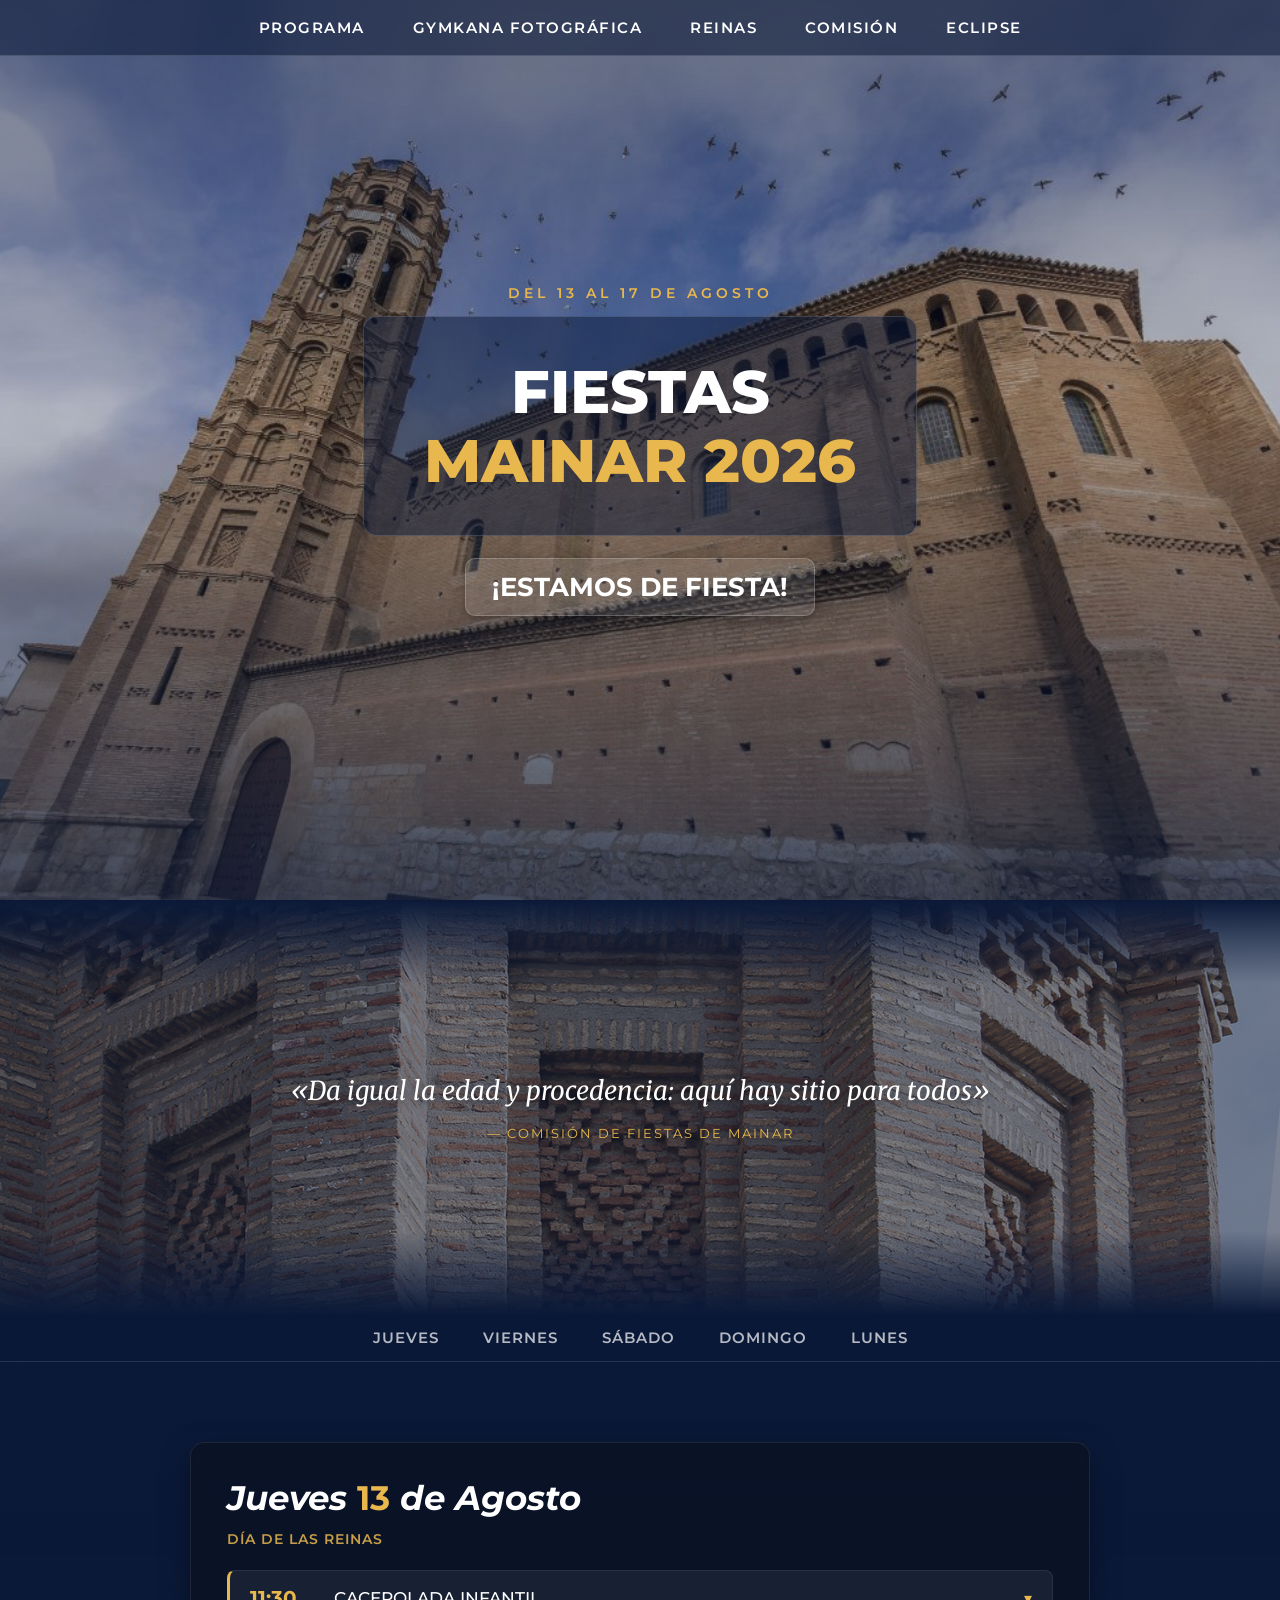
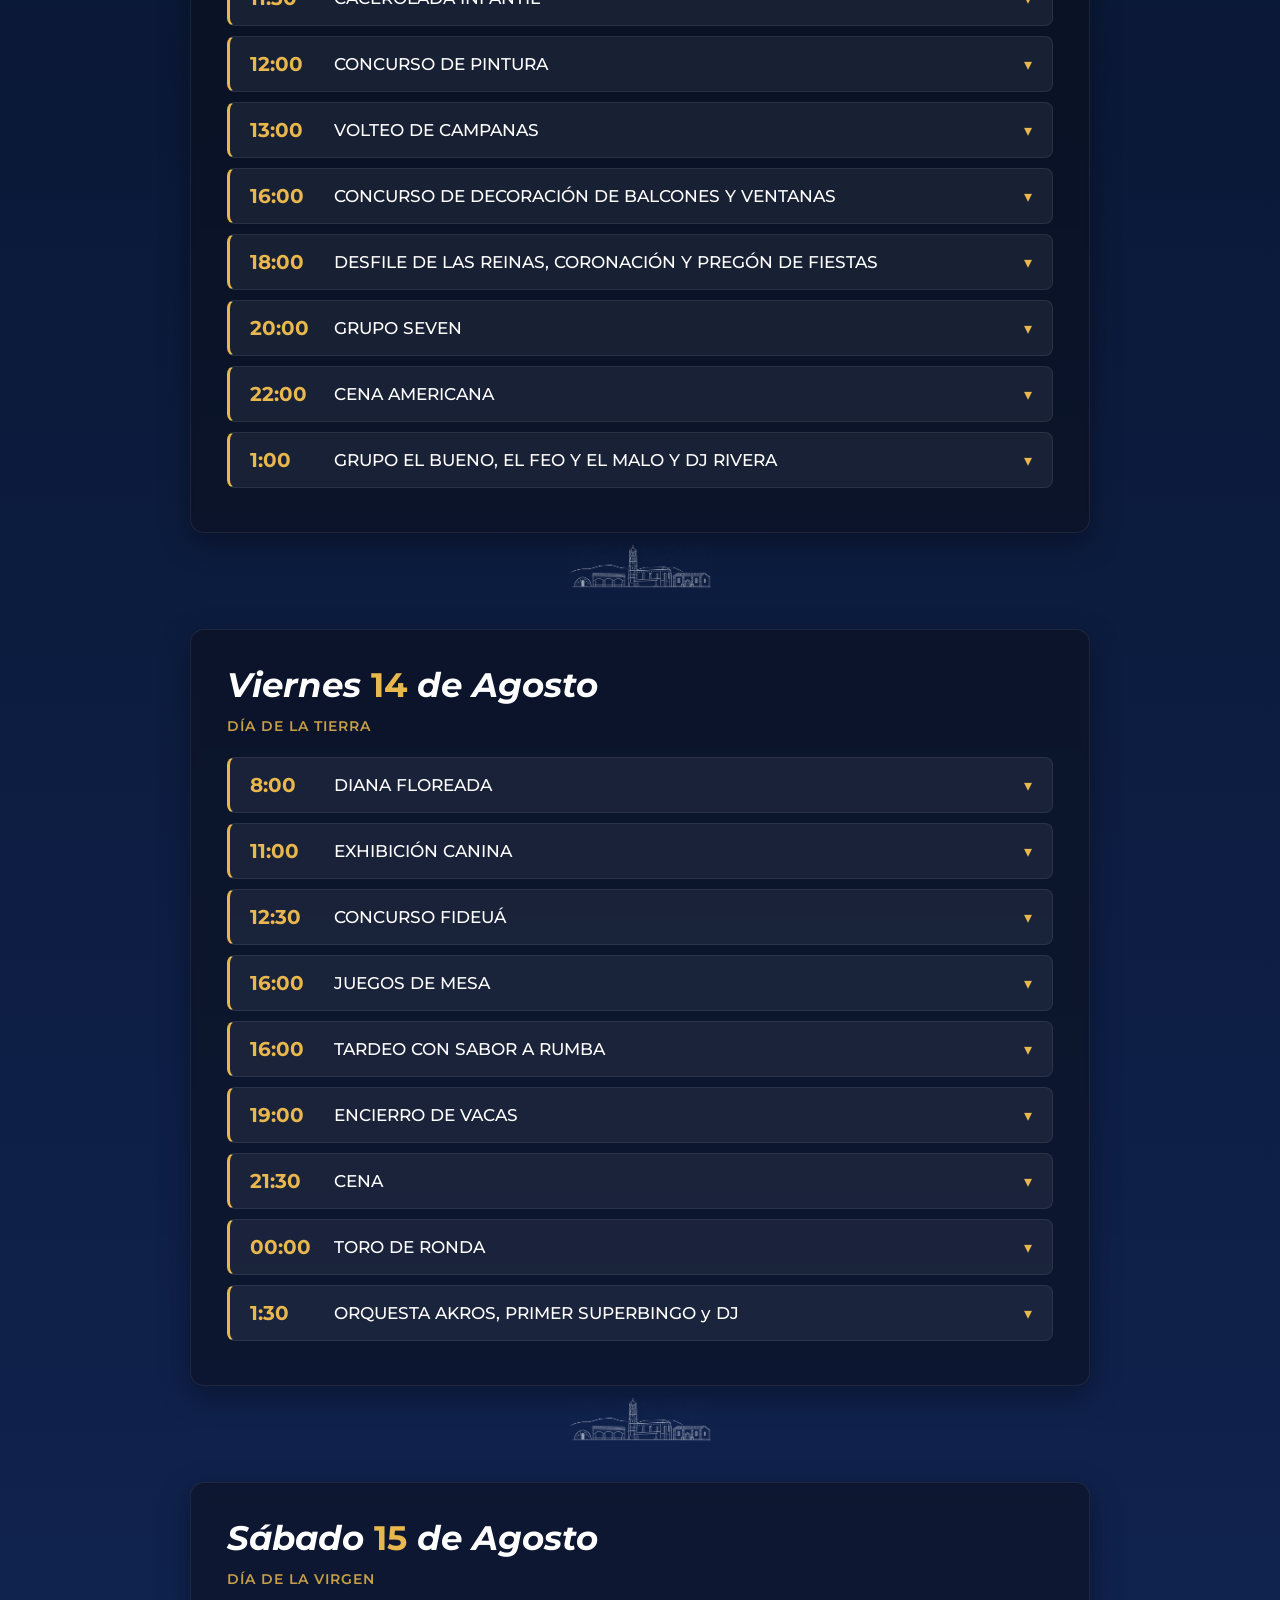
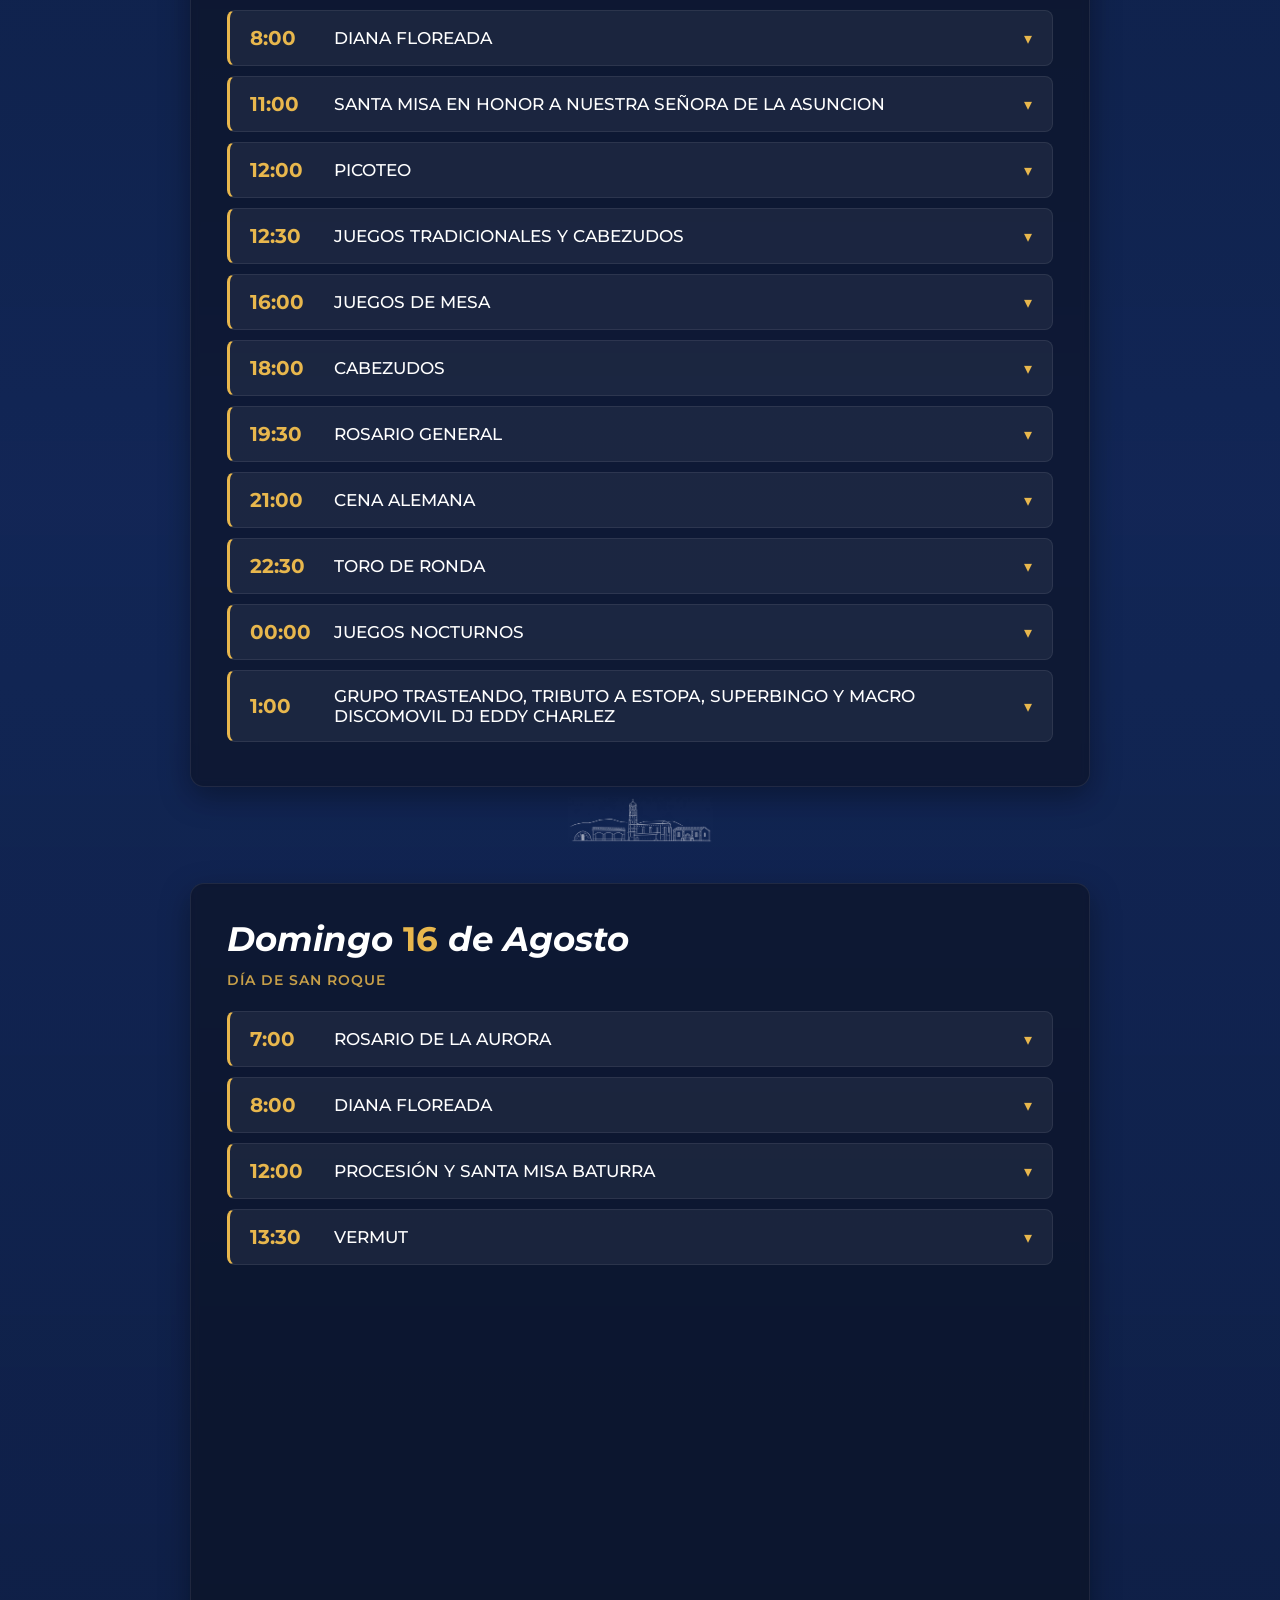
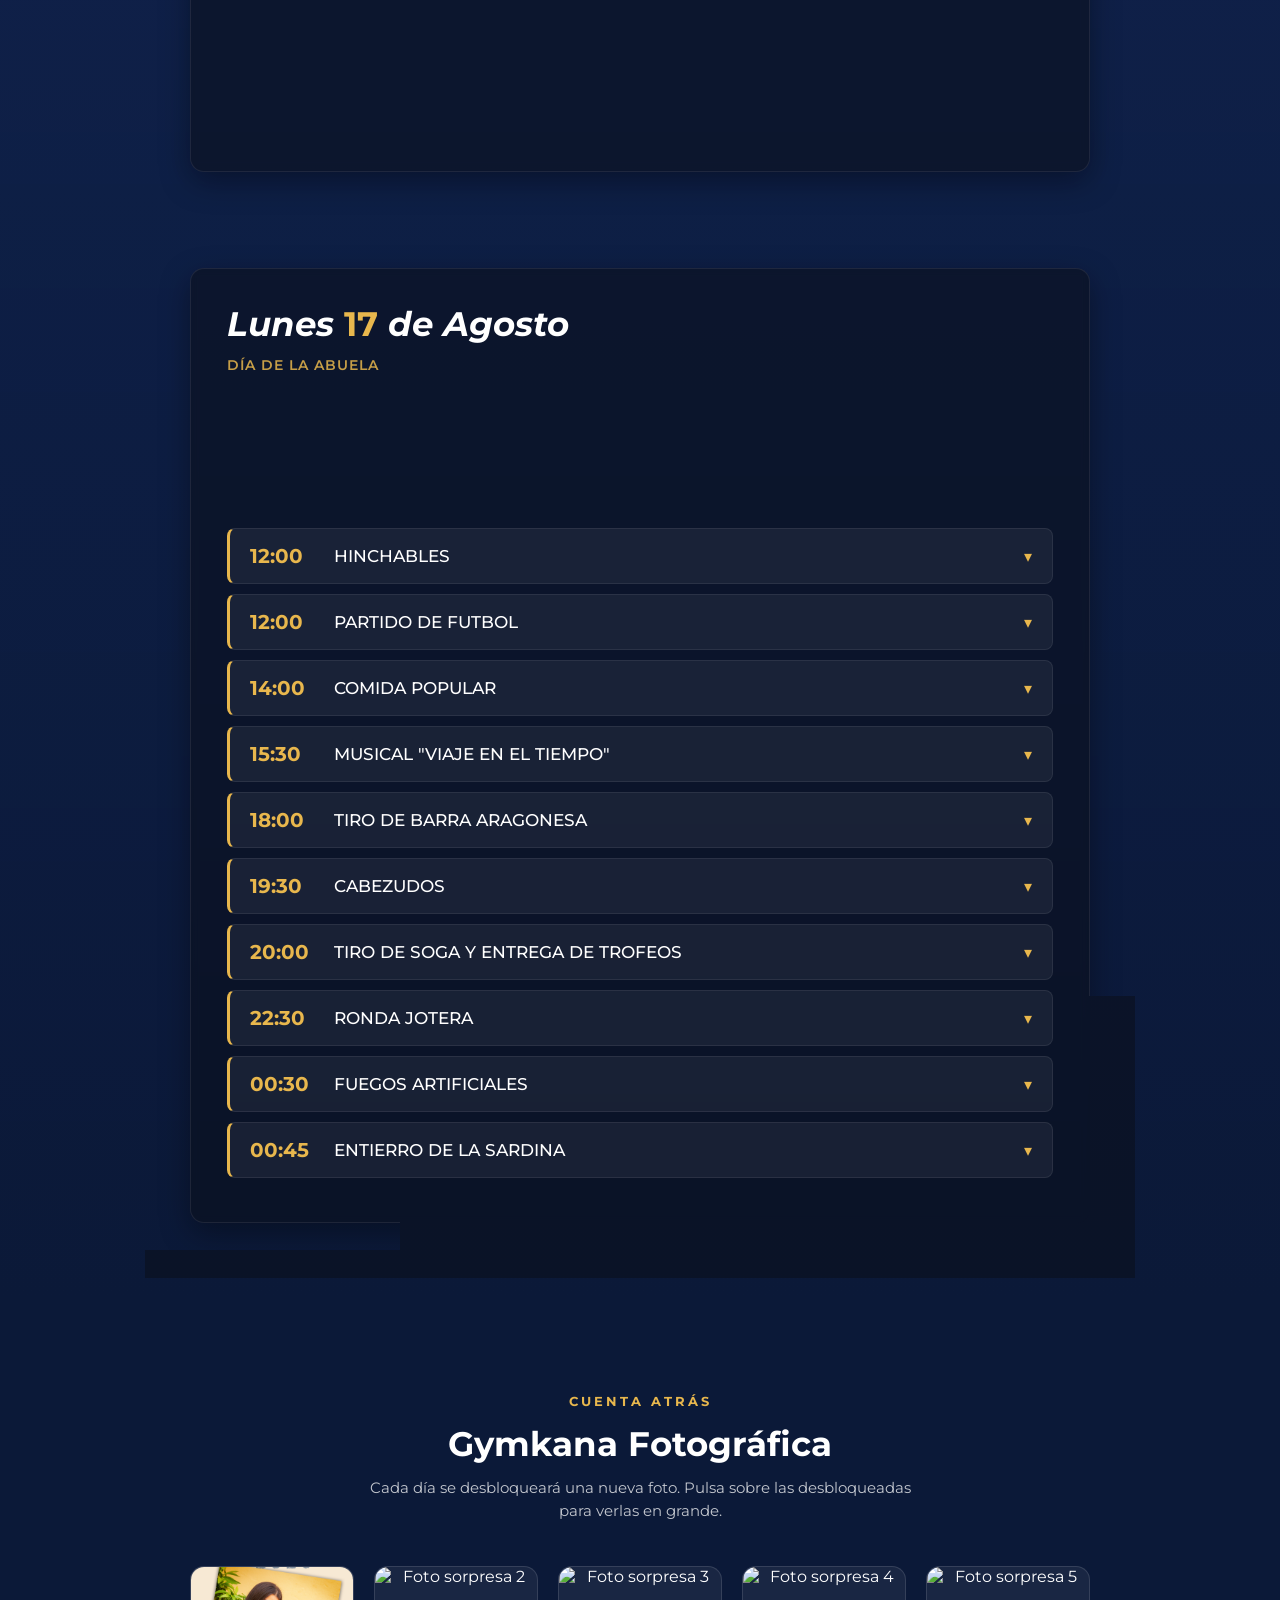
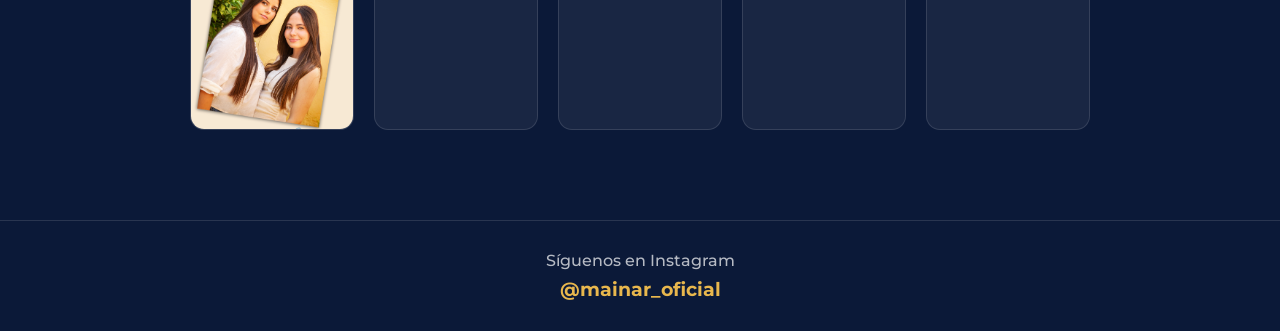
==== index.html @ a64feb88 "Add files via upload" ====
<!DOCTYPE html>
<html lang="es">
<head>
  <meta charset="UTF-8">
  <meta name="viewport" content="width=device-width, initial-scale=1.0, viewport-fit=cover">
  <meta name="description" content="Programa oficial de las Fiestas de Mainar 2026, en honor a la Virgen de la Asunción y San Roque.">
  <link rel="icon" href="./img/Comision.png">
  <title>Fiestas Mainar 2026</title>
  <link rel="stylesheet" href="./css/style.css">
</head>

<body>
  <section class="pantalla-inicio">
    <div class="hero-overlay"></div>

    <nav class="nav-princ" id="navPrincipal">
      <button class="nav-toggle" aria-label="Abrir menú" aria-expanded="false">
        <span></span><span></span><span></span>
      </button>
      <ul>
        <li><a href="#programa">PROGRAMA</a></li>
        <li><a href="#sorpresa">GYMKANA FOTOGRÁFICA</a></li>
        <li><a href="reinas.html">REINAS</a></li>
        <li><a href="comision.html">COMISIÓN</a></li>
        <li><a href="eclipse.html">ECLIPSE</a></li>
      </ul>
    </nav>

    <div class="hero-contenido">
      <p class="hero-eyebrow">Del 13 al 17 de agosto</p>
      <h1 class="Titulo">
        <span>FIESTAS</span>
        <span>MAINAR 2026</span>
      </h1>
      <div id="contador" class="contador"></div>
    </div>
  </section>

  <section class="ambiente-seccion">
    <div class="ambiente-overlay"></div>
    <p class="ambiente-frase fade-in">
      «Da igual la edad y procedencia: aquí hay sitio para todos»
      <span>— Comisión de Fiestas de Mainar</span>
    </p>
  </section>

  <section id="programa" class="segunda-seccion">
    <div class="programa-overlay"></div>

    <nav class="menu-dias" id="menuDias">
      <ul>
        <li><a href="#jueves" class="dia-link">JUEVES</a></li>
        <li><a href="#viernes" class="dia-link">VIERNES</a></li>
        <li><a href="#sabado" class="dia-link">SÁBADO</a></li>
        <li><a href="#domingo" class="dia-link">DOMINGO</a></li>
        <li><a href="#lunes" class="dia-link">LUNES</a></li>
      </ul>
    </nav>

  <section class="programa">

    <div id="jueves" class="dia">
      <h2>Jueves <span>13</span> de Agosto</h2>
      <p class="dia-subtitulo">Día de las Reinas</p>

      <div class="acto">
        <div class="acto-cabecera">
          <span class="hora">11:30</span>
          <span class="texto">CACEROLADA INFANTIL</span>
          <span class="acto-flecha">▾</span>
        </div>
        <div class="acto-detalle">
          <p class="acto-descripcion">Por las calles del pueblo para despertar estas fiestas.</p>
          <p class="acto-ubicacion"><strong>Ubicación:</strong> Calles del pueblo</p>
        </div>
      </div>

      <div class="acto">
        <div class="acto-cabecera">
          <span class="hora">12:00</span>
          <span class="texto">CONCURSO DE PINTURA</span>
          <span class="acto-flecha">▾</span>
        </div>
        <div class="acto-detalle">
          <p class="acto-descripcion">¿Quieres que tu dibujo decore el pabellón durante las fiestas? Ven y ayúdanos a dejarlo bonito. Aquí podéis demostrar el artista que lleváis dentro.</p>
          <p class="acto-ubicacion"><strong>Ubicación:</strong> Pabellón</p>
        </div>
      </div>

      <div class="acto">
        <div class="acto-cabecera">
          <span class="hora">13:00</span>
          <span class="texto">VOLTEO DE CAMPANAS</span>
          <span class="acto-flecha">▾</span>
        </div>
        <div class="acto-detalle">
          <p class="acto-descripcion">Que suenen las campanas, se oigan los cohetes y que todo el mundo se entere de que empiezan nuestras fiestas. ¡Vamos a montar estrapalucio!</p>
          <p class="acto-ubicacion"><strong>Ubicación:</strong> Iglesia</p>
        </div>
      </div>

      <div class="acto">
        <div class="acto-cabecera">
          <span class="hora">16:00</span>
          <span class="texto">CONCURSO DE DECORACIÓN DE BALCONES Y VENTANAS</span>
          <span class="acto-flecha">▾</span>
        </div>
        <div class="acto-detalle">
          <p class="acto-descripcion">Animaros a participar. Durante el recorrido del pregón la comisión tomará nota para la entrega de premios del último día. Aquí pongo una flor, aquí un pañuelo... ¡a currar! Por la mañana café, por la tarde ron, ya estamos en la calle, sal a tu balcón.</p>
        </div>
      </div>

      <div class="acto">
        <div class="acto-cabecera">
          <span class="hora">18:00</span>
          <span class="texto">DESFILE DE LAS REINAS, CORONACIÓN Y PREGÓN DE FIESTAS</span>
          <span class="acto-flecha">▾</span>
        </div>
        <div class="acto-detalle">
          <p class="acto-descripcion">Vamos a acompañar a nuestras hermosas reinas junto a la charanga Estrellas Verdes, en su comienzo del reinado e inicio de las fiestas. Con pastas y moscatel escucharemos el pregón de nuestro querido pregonero. Durante el recorrido se realizará el concurso de sangría, ¿cuál será la mejor? También se explicarán las bases de la gymkana fotográfica.</p>
        </div>
      </div>

      <div class="acto">
        <div class="acto-cabecera">
          <span class="hora">20:00</span>
          <span class="texto">GRUPO SEVEN</span>
          <span class="acto-flecha">▾</span>
        </div>
        <div class="acto-detalle">
          <p class="acto-descripcion">Al ritmo de nuestra charanga, subiremos hasta el recinto de las piscinas. Para ir calentando motores, porque las fiestas no esperan a la noche para empezar.</p>
          <p class="acto-ubicacion"><strong>Ubicación:</strong> Recinto piscinas</p>
        </div>
      </div>

      <div class="acto">
        <div class="acto-cabecera">
          <span class="hora">22:00</span>
          <span class="texto">CENA AMERICANA</span>
          <span class="acto-flecha">▾</span>
        </div>
        <div class="acto-detalle">
          <p class="acto-descripcion">¿Y si te vienes a cenar? Ven con tu ticket y lo cambiamos por una hamburguesa.</p>
          <p class="acto-ubicacion"><strong>Ubicación:</strong> Recinto piscinas</p>
        </div>
      </div>

      <div class="acto">
        <div class="acto-cabecera">
          <span class="hora">1:00</span>
          <span class="texto">GRUPO EL BUENO, EL FEO Y EL MALO Y DJ RIVERA</span>
          <span class="acto-flecha">▾</span>
        </div>
        <div class="acto-detalle">
          <p class="acto-descripcion">Hay que bajar la cena… todo el mundo a bailar. Al terminar, cuando parece que la noche ya lo ha dado todo… aparece DJ Rivera para decir "todavía queda" hasta que el cuerpo aguante.</p>
          <p class="acto-ubicacion"><strong>Ubicación:</strong> Recinto piscinas</p>
        </div>
      </div>
    </div>

    <div class="divisor-skyline" aria-hidden="true"></div>

    <div id="viernes" class="dia">
      <h2>Viernes <span>14</span> de Agosto</h2>
      <p class="dia-subtitulo">Día de la tierra</p>

      <div class="acto">
        <div class="acto-cabecera">
          <span class="hora">8:00</span>
          <span class="texto">DIANA FLOREADA</span>
          <span class="acto-flecha">▾</span>
        </div>
        <div class="acto-detalle">
          <p class="acto-descripcion">Por las calles de nuestro pueblo. Vamos… a charanguear.</p>
          <p class="acto-ubicacion"><strong>Ubicación:</strong> Calles del pueblo</p>
        </div>
      </div>

      <div class="acto">
        <div class="acto-cabecera">
          <span class="hora">11:00</span>
          <span class="texto">EXHIBICIÓN CANINA</span>
          <span class="acto-flecha">▾</span>
        </div>
        <div class="acto-detalle">
          <p class="acto-descripcion">Una actividad diferente para aprender de tradiciones que impresionan tanto a pequeños como a mayores.</p>
          <p class="acto-ubicacion"><strong>Ubicación:</strong> Las Heras</p>
        </div>
      </div>

      <div class="acto">
        <div class="acto-cabecera">
          <span class="hora">12:30</span>
          <span class="texto">CONCURSO FIDEUÁ</span>
          <span class="acto-flecha">▾</span>
        </div>
        <div class="acto-detalle">
          <p class="acto-descripcion">Coged vuestros atuperios y comenzamos a preparar la comida. Tenéis hasta las 14:00 h. Después pasará el jurado para la cata y decidir cuál es la mejor.</p>
          <p class="acto-ubicacion"><strong>Ubicación:</strong> Plaza del cuartel</p>
        </div>
      </div>

      <div class="acto">
        <div class="acto-cabecera">
          <span class="hora">16:00</span>
          <span class="texto">JUEGOS DE MESA</span>
          <span class="acto-flecha">▾</span>
        </div>
        <div class="acto-detalle">
          <p class="acto-descripcion">Primer asalto, para los niños.</p>
          <p class="acto-ubicacion"><strong>Ubicación:</strong> Pabellón pequeño</p>
        </div>
      </div>

      <div class="acto">
        <div class="acto-cabecera">
          <span class="hora">16:00</span>
          <span class="texto">TARDEO CON SABOR A RUMBA</span>
          <span class="acto-flecha">▾</span>
        </div>
        <div class="acto-detalle">
          <p class="acto-descripcion">Una tarde para moverse con buen ritmo, dar palmas y dejarse llevar. Ven ambientado con tu clavel para ir a juego con la música y el ambiente.</p>
          <p class="acto-ubicacion"><strong>Ubicación:</strong> Plaza del cuartel</p>
        </div>
      </div>

      <div class="acto">
        <div class="acto-cabecera">
          <span class="hora">19:00</span>
          <span class="texto">ENCIERRO DE VACAS</span>
          <span class="acto-flecha">▾</span>
        </div>
        <div class="acto-detalle">
          <p class="acto-descripcion">Por las calles de nuestro pueblo. Tradición, emoción y alguna carrera improvisada por los más valientes. A cargo de la ganadería El Monte.</p>
          <p class="acto-ubicacion"><strong>Ubicación:</strong> Calles del pueblo</p>
        </div>
      </div>

      <div class="acto">
        <div class="acto-cabecera">
          <span class="hora">21:30</span>
          <span class="texto">CENA</span>
          <span class="acto-flecha">▾</span>
        </div>
        <div class="acto-detalle">
          <p class="acto-descripcion">Bocadillos variados. Cargamos pilas para continuar con lo que nos echen.</p>
          <p class="acto-ubicacion"><strong>Ubicación:</strong> Plaza del cuartel</p>
        </div>
      </div>

      <div class="acto">
        <div class="acto-cabecera">
          <span class="hora">00:00</span>
          <span class="texto">TORO DE RONDA</span>
          <span class="acto-flecha">▾</span>
        </div>
        <div class="acto-detalle">
          <p class="acto-descripcion">Cuida no te pille despistado. Uno de esos momentos que siempre trae emoción y alguna anécdota para contar al día siguiente.</p>
        </div>
      </div>

      <div class="acto">
        <div class="acto-cabecera">
          <span class="hora">1:30</span>
          <span class="texto">ORQUESTA AKROS, PRIMER SUPERBINGO y DJ</span>
          <span class="acto-flecha">▾</span>
        </div>
        <div class="acto-detalle">
          <p class="acto-descripcion">Vamos para arriba a cantar y bailar sin parar. Primer superbingo en el descanso, animaos a comprar, que siempre le toca el premio. Y para los que piensan que dormir es de día, seguimos con DJ toda la noche.</p>
          <p class="acto-ubicacion"><strong>Ubicación:</strong> Recinto piscinas</p>
        </div>
      </div>
    </div>

    <div class="divisor-skyline" aria-hidden="true"></div>

    <div id="sabado" class="dia">
      <h2>Sábado <span>15</span> de Agosto</h2>
      <p class="dia-subtitulo">Día de la Virgen</p>

      <div class="acto">
        <div class="acto-cabecera">
          <span class="hora">8:00</span>
          <span class="texto">DIANA FLOREADA</span>
          <span class="acto-flecha">▾</span>
        </div>
        <div class="acto-detalle">
          <p class="acto-descripcion">Otra mañana de fiestas y seguimos aguantando. ¡Vamos a por la segunda!</p>
        </div>
      </div>

      <div class="acto">
        <div class="acto-cabecera">
          <span class="hora">11:00</span>
          <span class="texto">SANTA MISA EN HONOR A NUESTRA SEÑORA DE LA ASUNCION</span>
          <span class="acto-flecha">▾</span>
        </div>
        <div class="acto-detalle">
          <p class="acto-descripcion">Porque entre música, cenas y risas, también hay momentos para reunirse y rendirle homenaje a nuestra Señora de la Cama.</p>
        </div>
      </div>

      <div class="acto">
        <div class="acto-cabecera">
          <span class="hora">12:00</span>
          <span class="texto">PICOTEO</span>
          <span class="acto-flecha">▾</span>
        </div>
        <div class="acto-detalle">
          <p class="acto-descripcion">Para nuestros mayores, amenizado por la charanga.</p>
          <p class="acto-ubicacion"><strong>Ubicación:</strong> Pabellón</p>
        </div>
      </div>

      <div class="acto">
        <div class="acto-cabecera">
          <span class="hora">12:30</span>
          <span class="texto">JUEGOS TRADICIONALES Y CABEZUDOS</span>
          <span class="acto-flecha">▾</span>
        </div>
        <div class="acto-detalle">
          <p class="acto-descripcion">Para los más peques.</p>
          <p class="acto-ubicacion"><strong>Ubicación:</strong> Pabellón</p>
        </div>
      </div>

      <div class="acto">
        <div class="acto-cabecera">
          <span class="hora">16:00</span>
          <span class="texto">JUEGOS DE MESA</span>
          <span class="acto-flecha">▾</span>
        </div>
        <div class="acto-detalle">
          <p class="acto-descripcion">Para los adultos. Hoy priorizamos el rabino, recordando que hay un tiempo de cortesía de 15 min: si no, seréis eliminados. Juegos de los de siempre donde no son válidos los enfados, pero sí las estrategias y los piques sanos.</p>
          <p class="acto-ubicacion"><strong>Ubicación:</strong> Pabellón</p>
        </div>
      </div>

      <div class="acto">
        <div class="acto-cabecera">
          <span class="hora">18:00</span>
          <span class="texto">CABEZUDOS</span>
          <span class="acto-flecha">▾</span>
        </div>
        <div class="acto-detalle">
          <p class="acto-descripcion">Para los más peques y los no tan peques.</p>
        </div>
      </div>

      <div class="acto">
        <div class="acto-cabecera">
          <span class="hora">19:30</span>
          <span class="texto">ROSARIO GENERAL</span>
          <span class="acto-flecha">▾</span>
        </div>
        <div class="acto-detalle">
          <p class="acto-descripcion">Por las calles de nuestro pueblo, un momento de acompañamiento a nuestra Señora de la Cama, honremos a nuestra virgen. Recordad retirar los coches de la calle principal.</p>
          <p class="acto-ubicacion"><strong>Ubicación:</strong> Calles del pueblo</p>
        </div>
      </div>

      <div class="acto">
        <div class="acto-cabecera">
          <span class="hora">21:00</span>
          <span class="texto">CENA ALEMANA</span>
          <span class="acto-flecha">▾</span>
        </div>
        <div class="acto-detalle">
          <p class="acto-descripcion">Si algo reúne a la gente es la cena, ven a ver cómo se prepara una y degústala en un maravilloso bocadillo.</p>
          <p class="acto-ubicacion"><strong>Ubicación:</strong> Pabellón</p>
        </div>
      </div>

      <div class="acto">
        <div class="acto-cabecera">
          <span class="hora">22:30</span>
          <span class="texto">TORO DE RONDA</span>
          <span class="acto-flecha">▾</span>
        </div>
        <div class="acto-detalle">
          <p class="acto-descripcion">Último toro de ronda, seguimos con la ganadería El Monte. Venga valientes, venid y que nadie os lo cuente.</p>
        </div>
      </div>

      <div class="acto">
        <div class="acto-cabecera">
          <span class="hora">00:00</span>
          <span class="texto">JUEGOS NOCTURNOS</span>
          <span class="acto-flecha">▾</span>
        </div>
        <div class="acto-detalle">
          <p class="acto-descripcion">¿Qué serán?</p>
          <p class="acto-ubicacion"><strong>Ubicación:</strong> Camino del lavadero</p>
        </div>
      </div>

      <div class="acto">
        <div class="acto-cabecera">
          <span class="hora">1:00</span>
          <span class="texto">GRUPO TRASTEANDO, TRIBUTO A ESTOPA, SUPERBINGO Y MACRO DISCOMOVIL DJ EDDY CHARLEZ</span>
          <span class="acto-flecha">▾</span>
        </div>
        <div class="acto-detalle">
          <p class="acto-descripcion">Tributo a Estopa, venga que alguna te la sabes seguro. Último superbingo: todos atentos al cartón, esta vez es la definitiva. Macro discomóvil con DJ Eddy Charlez: cuando te ibas, justo suena tu canción y decides quedarte toda la noche.</p>
        </div>
      </div>
    </div>

    <div class="divisor-skyline" aria-hidden="true"></div>

    <div id="domingo" class="dia">
      <h2>Domingo <span>16</span> de Agosto</h2>
      <p class="dia-subtitulo">Día de San Roque</p>

      <div class="acto">
        <div class="acto-cabecera">
          <span class="hora">7:00</span>
          <span class="texto">ROSARIO DE LA AURORA</span>
          <span class="acto-flecha">▾</span>
        </div>
        <div class="acto-detalle">
          <p class="acto-descripcion">Tradición en estado puro.</p>
        </div>
      </div>

      <div class="acto">
        <div class="acto-cabecera">
          <span class="hora">8:00</span>
          <span class="texto">DIANA FLOREADA</span>
          <span class="acto-flecha">▾</span>
        </div>
        <div class="acto-detalle">
          <p class="acto-descripcion">El pueblo sigue oliendo a fiestas, ¡vamos a por la tercera de estas fiestas!</p>
        </div>
      </div>

      <div class="acto">
        <div class="acto-cabecera">
          <span class="hora">12:00</span>
          <span class="texto">PROCESIÓN Y SANTA MISA BATURRA</span>
          <span class="acto-flecha">▾</span>
        </div>
        <div class="acto-detalle">
          <p class="acto-descripcion">Emoción y tradición en nuestro pueblo.</p>
        </div>
      </div>

      <div class="acto">
        <div class="acto-cabecera">
          <span class="hora">13:30</span>
          <span class="texto">VERMUT</span>
          <span class="acto-flecha">▾</span>
        </div>
        <div class="acto-detalle">
          <p class="acto-descripcion">Ofrecido por el Excmo. Ayuntamiento, ese plan que empieza con un "solo un rato" y acaba alargándose.</p>
          <p class="acto-ubicacion"><strong>Ubicación:</strong> Pabellón</p>
        </div>
      </div>

      <div class="acto">
        <div class="acto-cabecera">
          <span class="hora">16:00</span>
          <span class="texto">JUEGOS DE MESA</span>
          <span class="acto-flecha">▾</span>
        </div>
        <div class="acto-detalle">
          <p class="acto-descripcion">Hoy vamos con el guiñote combinado con sudoku, mantén tu mente alerta.</p>
          <p class="acto-ubicacion"><strong>Ubicación:</strong> Pabellón</p>
        </div>
      </div>

      <div class="acto">
        <div class="acto-cabecera">
          <span class="hora">17:30</span>
          <span class="texto">CABEZUDOS</span>
          <span class="acto-flecha">▾</span>
        </div>
        <div class="acto-detalle">
          <p class="acto-descripcion">Vamos a cansar a esos peques, calle arriba, calle abajo.</p>
        </div>
      </div>

      <div class="acto">
        <div class="acto-cabecera">
          <span class="hora">18:00</span>
          <span class="texto">CHOCOLATADA</span>
          <span class="acto-flecha">▾</span>
        </div>
        <div class="acto-detalle">
          <p class="acto-descripcion">Para todo el mundo, porque gusta igual tengas 8 que 80 años. Y el que no pueda… telechocolate, llámanos y te lo llevamos. Además, disfraces: hora de sacar la creatividad, el humor y algún look que dará que hablar.</p>
          <p class="acto-ubicacion"><strong>Ubicación:</strong> Pabellón</p>
        </div>
      </div>

      <div class="acto">
        <div class="acto-cabecera">
          <span class="hora">20:00</span>
          <span class="texto">DUO YLENIA PALENZUELA & IVAN CALAHORRA y BAILE DEL FAROLILLO</span>
          <span class="acto-flecha">▾</span>
        </div>
        <div class="acto-detalle">
          <p class="acto-descripcion">Canciones para cantar, aunque no lleguemos a las notas, y para el que no cante, baile del farolillo.</p>
          <p class="acto-ubicacion"><strong>Ubicación:</strong> Pabellón</p>
        </div>
      </div>

      <div class="acto">
        <div class="acto-cabecera">
          <span class="hora">22:00</span>
          <span class="texto">CENA ARAGONESA</span>
          <span class="acto-flecha">▾</span>
        </div>
        <div class="acto-detalle">
          <p class="acto-descripcion">Tradición hasta en el plato, porque unas buenas fiestas siempre saben mejor con el estómago lleno.</p>
          <p class="acto-ubicacion"><strong>Ubicación:</strong> Pabellón</p>
        </div>
      </div>

      <div class="acto">
        <div class="acto-cabecera">
          <span class="hora">23:30</span>
          <span class="texto">BINGO MUSICAL</span>
          <span class="acto-flecha">▾</span>
        </div>
        <div class="acto-detalle">
          <p class="acto-descripcion">El bingo de siempre, pero con banda sonora. Aquí vale tanto cantar el tema como bailarlo, pero no olvides tacharlo en tu cartón.</p>
        </div>
      </div>

      <div class="acto">
        <div class="acto-cabecera">
          <span class="hora">00:30</span>
          <span class="texto">DJ RIVERA</span>
          <span class="acto-flecha">▾</span>
        </div>
        <div class="acto-detalle">
          <p class="acto-descripcion">Lo daremos todo para acabar el domingo.</p>
          <p class="acto-ubicacion"><strong>Ubicación:</strong> Pabellón</p>
        </div>
      </div>
    </div>

    <div class="divisor-skyline" aria-hidden="true"></div>

    <div id="lunes" class="dia">
      <h2>Lunes <span>17</span> de Agosto</h2>
      <p class="dia-subtitulo">Día de la abuela</p>

      <div class="acto">
        <div class="acto-cabecera">
          <span class="hora">8:00</span>
          <span class="texto">DIANA FLOREADA</span>
          <span class="acto-flecha">▾</span>
        </div>
        <div class="acto-detalle">
          <p class="acto-descripcion">Cuarta y última, ¿las has completado todas?</p>
        </div>
      </div>

      <div class="acto">
        <div class="acto-cabecera">
          <span class="hora">12:00</span>
          <span class="texto">MISA DE DIFUNTOS</span>
          <span class="acto-flecha">▾</span>
        </div>
        <div class="acto-detalle">
          <p class="acto-descripcion">Porque siempre hay personas que permanecen en el recuerdo del pueblo.</p>
        </div>
      </div>

      <div class="acto">
        <div class="acto-cabecera">
          <span class="hora">12:00</span>
          <span class="texto">HINCHABLES</span>
          <span class="acto-flecha">▾</span>
        </div>
        <div class="acto-detalle">
          <p class="acto-descripcion">Diversión asegurada para los peques… seguro que dan ganas de subirse también a algún mayor, aunque no quiera reconocerlo.</p>
          <p class="acto-ubicacion"><strong>Ubicación:</strong> Recinto piscinas</p>
        </div>
      </div>

      <div class="acto">
        <div class="acto-cabecera">
          <span class="hora">12:00</span>
          <span class="texto">PARTIDO DE FUTBOL</span>
          <span class="acto-flecha">▾</span>
        </div>
        <div class="acto-detalle">
          <p class="acto-descripcion">Competitividad, risas y alguna jugada que seguramente se comentará después como si fuera la final de la Champions.</p>
          <p class="acto-ubicacion"><strong>Ubicación:</strong> Recinto piscinas</p>
        </div>
      </div>

      <div class="acto">
        <div class="acto-cabecera">
          <span class="hora">14:00</span>
          <span class="texto">COMIDA POPULAR</span>
          <span class="acto-flecha">▾</span>
        </div>
        <div class="acto-detalle">
          <p class="acto-descripcion">Arroz zamorano. Mesa larga y buena comida. Día de compartir, donde las frases suelen empezar con un "¿quieres un poco más?". Imprescindible presentar el ticket.</p>
          <p class="acto-ubicacion"><strong>Ubicación:</strong> Recinto piscinas</p>
        </div>
      </div>

      <div class="acto">
        <div class="acto-cabecera">
          <span class="hora">15:30</span>
          <span class="texto">MUSICAL "VIAJE EN EL TIEMPO"</span>
          <span class="acto-flecha">▾</span>
        </div>
        <div class="acto-detalle">
          <p class="acto-descripcion">Disfrutaremos de un plan diferente, donde dejarse sorprender y dejarse llevar por la historia será todo uno.</p>
          <p class="acto-ubicacion"><strong>Ubicación:</strong> Recinto piscinas</p>
        </div>
      </div>

      <div class="acto">
        <div class="acto-cabecera">
          <span class="hora">18:00</span>
          <span class="texto">TIRO DE BARRA ARAGONESA</span>
          <span class="acto-flecha">▾</span>
        </div>
        <div class="acto-detalle">
          <p class="acto-descripcion">¿Quién hará el mejor tiro este año?</p>
          <p class="acto-ubicacion"><strong>Ubicación:</strong> Recinto piscinas</p>
        </div>
      </div>

      <div class="acto">
        <div class="acto-cabecera">
          <span class="hora">19:30</span>
          <span class="texto">CABEZUDOS</span>
          <span class="acto-flecha">▾</span>
        </div>
        <div class="acto-detalle">
          <p class="acto-descripcion">Último pasacalles y cabezudos, peques a correr, que os pilla el lobo.</p>
        </div>
      </div>

      <div class="acto">
        <div class="acto-cabecera">
          <span class="hora">20:00</span>
          <span class="texto">TIRO DE SOGA Y ENTREGA DE TROFEOS</span>
          <span class="acto-flecha">▾</span>
        </div>
        <div class="acto-detalle">
          <p class="acto-descripcion">Dejando lo mejor para el final, no te lo pierdas, que si has ganado alguno…</p>
          <p class="acto-ubicacion"><strong>Ubicación:</strong> Pabellón</p>
        </div>
      </div>

      <div class="acto">
        <div class="acto-cabecera">
          <span class="hora">22:30</span>
          <span class="texto">RONDA JOTERA</span>
          <span class="acto-flecha">▾</span>
        </div>
        <div class="acto-detalle">
          <p class="acto-descripcion">Acompañaremos a la rondalla por las calles de nuestro pueblo, con las voces de todo aquel que se quiera animar a cantar.</p>
          <p class="acto-ubicacion"><strong>Ubicación:</strong> Calles del pueblo</p>
        </div>
      </div>

      <div class="acto">
        <div class="acto-cabecera">
          <span class="hora">00:30</span>
          <span class="texto">FUEGOS ARTIFICIALES</span>
          <span class="acto-flecha">▾</span>
        </div>
        <div class="acto-detalle">
          <p class="acto-descripcion">Si el tiempo nos lo permite, como siempre, David nos pondrá el broche final.</p>
        </div>
      </div>

      <div class="acto">
        <div class="acto-cabecera">
          <span class="hora">00:45</span>
          <span class="texto">ENTIERRO DE LA SARDINA</span>
          <span class="acto-flecha">▾</span>
        </div>
        <div class="acto-detalle">
          <p class="acto-descripcion">No llores y baila como si no hubiese un final. Hoy toca disfrutar y mañana recuperar. Recordad que no se puede mojar a los músicos.</p>
          <p class="acto-ubicacion"><strong>Ubicación:</strong> Pabellón</p>
        </div>
      </div>
    </div>
  </section>
  </section>

  <section id="sorpresa" class="sorpresa-seccion">
    <div class="sorpresa-header fade-in">
      <p class="sorpresa-eyebrow">Cuenta atrás</p>
      <h2>Gymkana Fotográfica</h2>
      <p class="sorpresa-sub">Cada día se desbloqueará una nueva foto. Pulsa sobre las desbloqueadas para verlas en grande.</p>
    </div>
    <div class="sorpresa-grid" id="sorpresaGrid"></div>
  </section>

  <div class="lightbox" id="lightbox">
    <button class="lightbox-cerrar" id="lightboxCerrar" aria-label="Cerrar">&times;</button>
    <img src="" alt="" id="lightboxImg">
  </div>

  <footer class="footer-mainar">
    <p>Síguenos en Instagram</p>
    <a href="https://www.instagram.com/mainar_activo/" target="_blank" rel="noopener" class="insta-link">
    @mainar_oficial
    </a>
  </footer>

  <script src="./js/nav-menu.js"></script>
  <script src="./js/script.js"></script>
</body>
</html>
---- css/style.css ----
@import url('https://fonts.googleapis.com/css2?family=Montserrat:wght@300;400;500;600;700;800;900&family=Merriweather:ital,wght@0,300;0,400;0,700;1,400&display=swap');

:root {
  --navy: #14295c;
  --navy-deep: #0b1938;
  --gold: #e8b74d;
  --gold-deep: #c98f2b;
  --terracotta: #a85c33;
  --cream: #fbeedc;
  --ink: #1c1a17;
}

* { box-sizing: border-box; }

html {
  scroll-behavior: smooth;
}

body, p, h1, h2, span, div {
  cursor: default;
  -webkit-user-select: none;
  -moz-user-select: none;
  user-select: none;
}

a, .dia-link, .insta-link {
  cursor: pointer;
}

body {
  font-family: "Montserrat", sans-serif;
  color: #ffffff;
  margin: 0;
  overflow-x: hidden;
  background-color: var(--navy-deep);
  opacity: 0;
  animation: fadeIn 1.2s ease forwards;
}

@keyframes fadeIn {
  from { opacity: 0; }
  to { opacity: 1; }
}

nav.nav-princ {
  width: 100%;
  background-color: rgba(11, 25, 56, 0.55);
  backdrop-filter: blur(10px);
  -webkit-backdrop-filter: blur(10px);
  padding: 18px 0;
  text-align: center;
  border-bottom: 1px solid rgba(255, 255, 255, 0.15);
  z-index: 1000;
  position: fixed;
  top: 0;
  left: 0;
  transition: padding .35s ease, background-color .35s ease;
}

nav.nav-princ.encogido {
  padding: 10px 0;
  background-color: rgba(11, 25, 56, 0.85);
}

nav.nav-princ ul {
  list-style: none;
  margin: 0;
  padding: 0;
}

nav.nav-princ li {
  display: inline-block;
  margin: 0 22px;
  position: relative;
}

nav.nav-princ a {
  color: #fff;
  text-decoration: none;
  font-size: 15px;
  font-weight: 600;
  letter-spacing: 1.5px;
  padding-bottom: 4px;
  position: relative;
}

nav.nav-princ a::after {
  content: "";
  position: absolute;
  left: 0;
  bottom: -4px;
  width: 0;
  height: 2px;
  background: var(--gold);
  transition: width .3s ease;
}

nav.nav-princ a:hover::after,
nav.nav-princ a.activo::after {
  width: 100%;
}

nav.nav-princ a:hover {
  color: var(--gold);
}

.nav-toggle {
  display: none;
  flex-direction: column;
  justify-content: center;
  gap: 5px;
  width: 34px;
  height: 26px;
  background: none;
  border: none;
  padding: 0;
  position: absolute;
  top: 50%;
  right: 20px;
  transform: translateY(-50%);
  z-index: 1100;
  cursor: pointer;
}

.nav-toggle span {
  display: block;
  width: 100%;
  height: 2px;
  background: #fff;
  border-radius: 2px;
  transition: transform .3s ease, opacity .3s ease;
}

nav.nav-princ.abierto .nav-toggle span:nth-child(1) { transform: translateY(7px) rotate(45deg); }
nav.nav-princ.abierto .nav-toggle span:nth-child(2) { opacity: 0; }
nav.nav-princ.abierto .nav-toggle span:nth-child(3) { transform: translateY(-7px) rotate(-45deg); }

.pantalla-inicio {
  height: 100vh;
  min-height: 560px;
  display: flex;
  justify-content: center;
  align-items: center;
  position: relative;
  background: url('../img/Fondo.jpg') center/cover no-repeat;
  animation: kenBurns 22s ease-in-out infinite alternate;
}

@keyframes kenBurns {
  from { background-size: 100%; }
  to { background-size: 112%; }
}

.hero-overlay {
  position: absolute;
  inset: 0;
  background: linear-gradient(180deg, rgba(11,25,56,.55) 0%, rgba(11,25,56,.25) 45%, rgba(11,25,56,.75) 100%);
  z-index: 1;
}

.hero-contenido {
  position: relative;
  z-index: 2;
  display: flex;
  flex-direction: column;
  align-items: center;
  text-align: center;
}

.hero-eyebrow {
  margin: 0 0 14px;
  font-size: 14px;
  font-weight: 600;
  letter-spacing: 4px;
  text-transform: uppercase;
  color: var(--gold);
  opacity: 0;
  animation: tituloIn 1s ease forwards;
  animation-delay: .2s;
}

.Titulo {
  display: flex;
  flex-direction: column;
  justify-content: center;
  align-items: center;
  text-align: center;
  font-size: 60px;
  font-weight: 800;
  line-height: 1.15;
  background-color: rgba(11, 25, 56, 0.5);
  border: 1px solid rgba(255,255,255,.15);
  padding: 40px 60px;
  border-radius: 14px;
  width: fit-content;
  margin: 0 auto;
  opacity: 0;
  transform: translateY(-40px);
  animation: tituloIn 1.2s ease forwards;
  animation-delay: .4s;
}

.Titulo span {
  display: block;
}

.Titulo span:last-child {
  color: var(--gold);
}

@keyframes tituloIn {
  from { opacity: 0; transform: translateY(-40px); }
  to { opacity: 1; transform: translateY(0); }
}

.contador {
  margin-top: 22px;
  font-size: 26px;
  font-weight: 700;
  color: #fff;
  padding: 12px 26px;
  border-radius: 10px;
  display: inline-flex;
  gap: 6px;
  background-color: rgba(255, 255, 255, 0.1);
  border: 1px solid rgba(255,255,255,.2);
  box-shadow: 0 2px 12px rgba(0,0,0,0.3);
  opacity: 0;
  animation: tituloIn 1.2s ease forwards;
  animation-delay: .7s;
  font-variant-numeric: tabular-nums;
}

.ambiente-seccion {
  position: relative;
  min-height: 46vh;
  background: url('../img/Fondo_2.jpg') center 60%/cover no-repeat;
  display: flex;
  align-items: center;
  justify-content: center;
  padding: 60px 24px;
}

.ambiente-overlay {
  position: absolute;
  inset: 0;
  background: linear-gradient(180deg, var(--navy-deep) 0%, rgba(11,25,56,.55) 20%, rgba(11,25,56,.55) 80%, var(--navy-deep) 100%);
}

.ambiente-frase {
  position: relative;
  z-index: 1;
  max-width: 95vw;
  text-align: center;
  font-family: "Merriweather", serif;
  font-style: italic;
  font-size: clamp(13px, 2.6vw, 26px);
  line-height: 1.5;
  color: #fff;
  text-shadow: 0 2px 10px rgba(0,0,0,.5);
  white-space: nowrap;
}

.ambiente-frase span {
  display: block;
  margin-top: 14px;
  font-family: "Montserrat", sans-serif;
  font-style: normal;
  font-size: 13px;
  letter-spacing: 2px;
  text-transform: uppercase;
  color: var(--gold);
  white-space: normal;
}

.segunda-seccion {
  min-height: 100vh;
  position: relative;
  background: url('../img/Fondo_Programa_Fiestas.jpeg') center/cover no-repeat fixed;
  color: #fff;
  display: flex;
  flex-direction: column;
  align-items: center;
}

.programa-overlay {
  position: absolute;
  inset: 0;
  background: linear-gradient(180deg, var(--navy-deep) 0%, rgba(11,25,56,.88) 8%, rgba(20,41,92,.82) 50%, var(--navy-deep) 100%);
}

nav.menu-dias {
  position: sticky;
  top: var(--nav-height, 64px);
  transition: top .35s ease;
  width: 100%;
  background-color: rgba(11, 25, 56, 0.65);
  backdrop-filter: blur(10px);
  -webkit-backdrop-filter: blur(10px);
  padding: 14px 0;
  text-align: center;
  z-index: 900;
  border-bottom: 1px solid rgba(255,255,255,.12);
}

nav.menu-dias ul {
  list-style: none;
  margin: 0;
  padding: 0;
}

nav.menu-dias li {
  display: inline-block;
  margin: 0 20px;
}

nav.menu-dias a {
  color: rgba(255,255,255,.7);
  text-decoration: none;
  font-size: 15px;
  font-weight: 600;
  letter-spacing: 1px;
  transition: color .25s ease;
}

nav.menu-dias a:hover,
nav.menu-dias a.activo {
  color: var(--gold);
}

.programa {
  position: relative;
  z-index: 1;
  width: 90%;
  max-width: 900px;
  margin: 80px auto;
  color: #fff;
  font-family: "Montserrat", sans-serif;
}

.divisor-skyline {
  width: 100%;
  max-width: 260px;
  height: 46px;
  margin: 10px auto 40px;
  background-image: url("../img/skyline-blanco.png");
  background-repeat: no-repeat;
  background-position: center;
  background-size: contain;
  opacity: 0;
  filter: opacity(.6);
}

.dia {
  scroll-margin-top: calc(var(--nav-height, 64px) + 68px);
  background-color: rgba(11, 15, 26, 0.55);
  border: 1px solid rgba(255,255,255,.08);
  backdrop-filter: blur(4px);
  padding: 34px 36px;
  border-radius: 14px;
  box-shadow: 0 10px 30px rgba(0,0,0,0.35);
}

.dia h2 {
  font-size: 34px;
  font-weight: 700;
  color: #ffffff;
  font-style: italic;
  margin: 0 0 25px;
  text-align: left;
}

.dia h2 span {
  color: var(--gold);
  font-style: normal;
}

.dia-subtitulo {
  margin: -14px 0 22px;
  font-size: 14px;
  font-weight: 600;
  letter-spacing: 1px;
  text-transform: uppercase;
  color: var(--gold);
  opacity: .85;
}

.acto {
  background-color: rgba(255, 255, 255, 0.06);
  border: 1px solid rgba(255, 255, 255, 0.08);
  border-left: 3px solid var(--gold);
  border-radius: 8px;
  margin-bottom: 10px;
  transition: background .3s ease;
  overflow: hidden;
}

.acto:hover {
  background-color: rgba(255, 255, 255, 0.12);
}

.acto-cabecera {
  display: flex;
  align-items: center;
  justify-content: flex-start;
  gap: 22px;
  padding: 15px 20px;
  cursor: pointer;
}

.hora {
  color: var(--gold);
  font-size: 20px;
  font-weight: 700;
  min-width: 62px;
  flex-shrink: 0;
}

.texto {
  font-size: 17px;
  font-weight: 500;
  text-align: left;
  flex: 1;
}

.acto-flecha {
  font-size: 16px;
  color: var(--gold);
  flex-shrink: 0;
  transition: transform .3s ease;
}

.acto.abierto .acto-flecha {
  transform: rotate(180deg);
}

.acto-detalle {
  max-height: 0;
  overflow: hidden;
  padding: 0 20px;
  transition: max-height .35s ease, padding .35s ease;
}

.acto-detalle p {
  margin: 0 0 16px;
  font-size: 14px;
  line-height: 1.5;
  color: rgba(255,255,255,.8);
}

.acto-ubicacion {
  color: var(--gold) !important;
  font-size: 13px !important;
}

.acto-ubicacion strong {
  color: var(--gold);
}

.acto.abierto .acto-detalle {
  max-height: 300px;
  padding: 0 20px 4px;
}

.sorpresa-seccion {
  position: relative;
  background-color: var(--navy-deep);
  padding: 90px 24px;
  text-align: center;
}

.sorpresa-header h2 {
  font-size: 34px;
  font-weight: 700;
  color: #fff;
  margin: 0 0 12px;
}

.sorpresa-eyebrow {
  font-size: 13px;
  font-weight: 700;
  letter-spacing: 3px;
  text-transform: uppercase;
  color: var(--gold);
  margin: 0 0 14px;
}

.sorpresa-sub {
  color: rgba(255,255,255,.75);
  font-size: 15px;
  max-width: 560px;
  margin: 0 auto 44px;
  line-height: 1.5;
}

.sorpresa-grid {
  display: grid;
  grid-template-columns: repeat(auto-fit, minmax(150px, 1fr));
  gap: 20px;
  max-width: 900px;
  margin: 0 auto;
}

.sorpresa-tarjeta {
  aspect-ratio: 1;
  border-radius: 14px;
  overflow: hidden;
  display: flex;
  flex-direction: column;
  align-items: center;
  justify-content: center;
  position: relative;
  background-color: rgba(255,255,255,.06);
  border: 1px solid rgba(255,255,255,.12);
  transition: transform .3s ease, box-shadow .3s ease;
}

.sorpresa-tarjeta.desbloqueada {
  cursor: pointer;
}

.sorpresa-tarjeta.desbloqueada:hover {
  transform: translateY(-6px);
  box-shadow: 0 16px 34px rgba(0,0,0,.45);
}

.sorpresa-tarjeta img {
  width: 100%;
  height: 100%;
  object-fit: cover;
}

.sorpresa-tarjeta.bloqueada {
  cursor: default;
}

.sorpresa-tarjeta.recien-desbloqueada {
  animation: sorpresaPop 1.2s ease;
}

@keyframes sorpresaPop {
  0% { transform: scale(.85); box-shadow: 0 0 0 rgba(232, 183, 77, 0); }
  40% { transform: scale(1.05); box-shadow: 0 0 30px rgba(232, 183, 77, .6); }
  100% { transform: scale(1); box-shadow: 0 0 0 rgba(232, 183, 77, 0); }
}

.sorpresa-candado {
  font-size: 36px;
  opacity: .55;
}

.sorpresa-fecha {
  margin: 10px 0 0;
  font-size: 13px;
  color: rgba(255,255,255,.6);
  text-transform: capitalize;
}

.lightbox {
  position: fixed;
  inset: 0;
  background-color: rgba(0,0,0,.9);
  display: flex;
  align-items: center;
  justify-content: center;
  opacity: 0;
  visibility: hidden;
  transition: opacity .3s ease, visibility .3s ease;
  z-index: 3000;
}

.lightbox.visible {
  opacity: 1;
  visibility: visible;
}

.lightbox img {
  max-width: 90vw;
  max-height: 85vh;
  border-radius: 10px;
  box-shadow: 0 20px 60px rgba(0,0,0,.6);
}

.lightbox-cerrar {
  position: absolute;
  top: 24px;
  right: 30px;
  background: none;
  border: none;
  color: #fff;
  font-size: 40px;
  line-height: 1;
  cursor: pointer;
}

nav.nav-princ li,
.dia,
.acto,
.footer-mainar,
.fade-in,
.divisor-skyline {
  opacity: 0;
  transform: translateY(30px);
}

nav.nav-princ li.visible {
  animation: menuIn .7s ease forwards;
}

.dia.visible {
  animation: diaIn .9s ease forwards;
}

.acto.visible {
  animation: actoIn .55s ease forwards;
}

.footer-mainar.visible {
  animation: diaIn .9s ease forwards;
}

.fade-in.visible {
  animation: diaIn 1s ease forwards;
}

.divisor-skyline.visible {
  animation: diaIn 1s ease forwards;
}

@keyframes diaIn {
  from { opacity: 0; transform: translateY(30px); }
  to { opacity: 1; transform: translateY(0); }
}

@keyframes actoIn {
  from { opacity: 0; transform: translateX(-16px); }
  to { opacity: 1; transform: translateX(0); }
}

@keyframes menuIn {
  from { opacity: 0; transform: translateY(-10px); }
  to { opacity: 1; transform: translateY(0); }
}

.footer-mainar {
  position: relative;
  z-index: 1;
  width: 100%;
  background-color: var(--navy-deep);
  padding: 30px 0;
  text-align: center;
  color: #fff;
  font-size: 16px;
  font-weight: 600;
  border-top: 1px solid rgba(255, 255, 255, 0.12);
}

.footer-mainar p {
  margin: 0 0 8px;
  opacity: .7;
  font-weight: 500;
}

.footer-mainar .insta-link {
  display: inline-block;
  color: var(--gold);
  font-size: 19px;
  font-weight: 700;
  text-decoration: none;
  transition: color .3s ease;
}

.footer-mainar .insta-link:hover {
  color: #ffd97e;
}

@media (prefers-reduced-motion: reduce) {
  *, *::before, *::after {
    animation-duration: 0.01ms !important;
    animation-iteration-count: 1 !important;
    transition-duration: 0.01ms !important;
  }
  .pantalla-inicio { animation: none; }
}

* { -webkit-tap-highlight-color: transparent; }

a, button, .nav-toggle, .dia-link, .acto-cabecera, .sorpresa-tarjeta, .lightbox-cerrar {
  touch-action: manipulation;
}

body.menu-abierto {
  overflow: hidden;
}

nav.nav-princ::after {
  content: "";
  position: fixed;
  inset: 0;
  background: rgba(6, 13, 30, 0.6);
  opacity: 0;
  pointer-events: none;
  transition: opacity .35s ease;
  z-index: 1040;
}

nav.nav-princ.abierto::after {
  opacity: 1;
  pointer-events: auto;
}

@media (max-width: 780px) {
  nav.nav-princ {
    padding: 14px 0;
    padding-top: max(14px, env(safe-area-inset-top));
  }

  nav.nav-princ ul {
    display: flex;
    flex-direction: column;
    position: fixed;
    top: 0;
    right: 0;
    height: 100vh;
    height: 100dvh;
    width: min(78vw, 320px);
    margin: 0;
    padding: max(90px, calc(env(safe-area-inset-top) + 70px)) 30px 30px;
    background-color: rgba(9, 20, 46, 0.98);
    backdrop-filter: blur(16px);
    -webkit-backdrop-filter: blur(16px);
    box-shadow: -12px 0 40px rgba(0,0,0,.5);
    border-radius: 0;
    min-width: 0;
    transform: translateX(100%);
    transition: transform .4s cubic-bezier(.25,.8,.3,1);
    z-index: 1050;
    overflow-y: auto;
  }

  nav.nav-princ.abierto ul {
    transform: translateX(0);
  }

  nav.nav-princ li {
    display: block;
    margin: 0;
    text-align: left;
    padding: 0;
    border-bottom: 1px solid rgba(255,255,255,.08);
  }

  nav.nav-princ li:last-child {
    border-bottom: none;
  }

  nav.nav-princ a {
    display: block;
    padding: 16px 4px;
    font-size: 16px;
    letter-spacing: 1px;
  }

  nav.nav-princ a::after {
    display: none;
  }

  .nav-toggle {
    display: flex;
    z-index: 1060;
  }

  nav.nav-princ.abierto .nav-toggle {
    position: fixed;
    right: max(20px, env(safe-area-inset-right));
    top: max(16px, calc(env(safe-area-inset-top) + 8px));
    transform: none;
  }

  .pantalla-inicio {
    padding: 0 16px;
    background-size: cover;
    animation: none;
  }

  .Titulo {
    font-size: 32px;
    padding: 24px 26px;
    width: auto;
  }

  .hero-eyebrow {
    font-size: 12px;
    letter-spacing: 3px;
  }

  .contador {
    font-size: 17px;
    padding: 10px 18px;
    gap: 3px;
  }

  .ambiente-seccion {
    padding: 44px 20px;
    min-height: auto;
  }

  .ambiente-frase {
    white-space: normal;
    font-size: 16px;
  }

  nav.menu-dias {
    display: block;
    overflow-x: auto;
    -webkit-overflow-scrolling: touch;
    scrollbar-width: none;
    padding: 12px 0;
    text-align: left;
  }

  nav.menu-dias::-webkit-scrollbar {
    display: none;
  }

  nav.menu-dias ul {
    display: inline-flex;
    gap: 10px;
    padding: 0 16px;
    white-space: nowrap;
  }

  nav.menu-dias li {
    margin: 0;
    flex: 0 0 auto;
  }

  nav.menu-dias a {
    display: inline-block;
    padding: 9px 18px;
    border-radius: 999px;
    background-color: rgba(255,255,255,.08);
    border: 1px solid rgba(255,255,255,.15);
    font-size: 13px;
  }

  nav.menu-dias a:hover,
  nav.menu-dias a.activo {
    background-color: var(--gold);
    border-color: var(--gold);
    color: var(--navy-deep);
  }

  .programa {
    width: 92%;
    margin: 50px auto;
  }

  .dia {
    scroll-margin-top: calc(var(--nav-height, 56px) + 60px);
    padding: 22px 18px;
  }

  .dia h2 {
    font-size: 24px;
    margin-bottom: 6px;
  }

  .dia-subtitulo {
    margin-top: 0;
    margin-bottom: 18px;
  }

  .acto-cabecera {
    flex-wrap: nowrap;
    align-items: flex-start;
    gap: 12px;
    padding: 14px 16px;
  }

  .hora {
    font-size: 16px;
    min-width: 50px;
  }

  .texto {
    font-size: 15px;
    line-height: 1.35;
  }

  .acto-flecha {
    margin-top: 2px;
  }

  .acto-detalle {
    padding: 0 16px;
  }

  .acto.abierto .acto-detalle {
    padding: 0 16px 4px;
  }

  .segunda-seccion {
    background-attachment: scroll;
  }

  .sorpresa-seccion {
    padding: 56px 18px;
  }

  .sorpresa-header h2 {
    font-size: 26px;
  }

  .sorpresa-sub {
    font-size: 14px;
    margin-bottom: 26px;
  }

  .sorpresa-grid {
    grid-template-columns: repeat(2, 1fr);
    gap: 14px;
    max-width: 420px;
  }

  .lightbox img {
    max-width: 94vw;
    max-height: 80vh;
  }

  .lightbox-cerrar {
    top: max(18px, env(safe-area-inset-top));
    right: 20px;
    font-size: 34px;
  }

  .footer-mainar {
    padding: 26px 20px;
    padding-bottom: max(26px, env(safe-area-inset-bottom));
  }
}

@media (max-width: 380px) {
  .Titulo { font-size: 26px; padding: 20px 18px; }
  .contador { font-size: 15px; padding: 9px 14px; }
  .dia h2 { font-size: 21px; }
  .texto { font-size: 14px; }
  .sorpresa-grid { grid-template-columns: repeat(2, 1fr); gap: 10px; }
}

@media (max-width: 780px) and (min-width: 381px) {
  nav.nav-princ ul {
    width: min(78vw, 320px);
  }
}
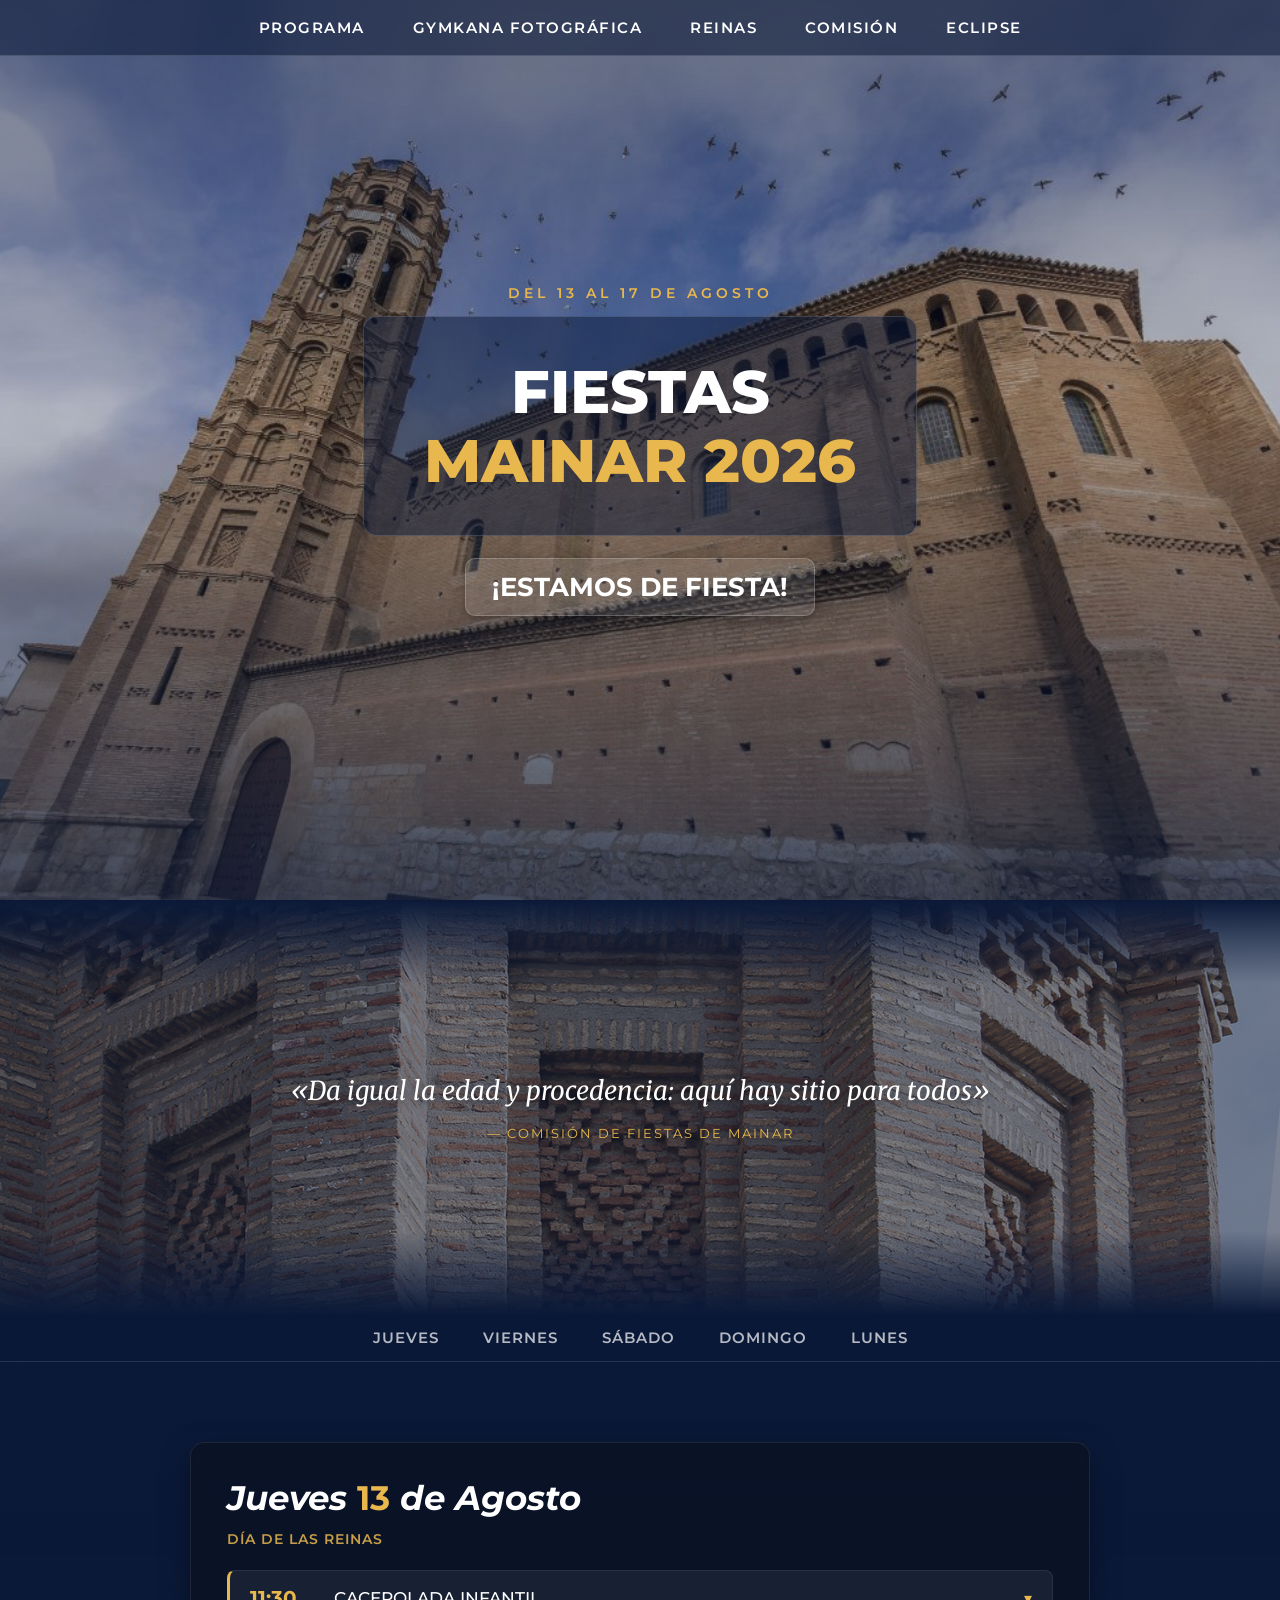
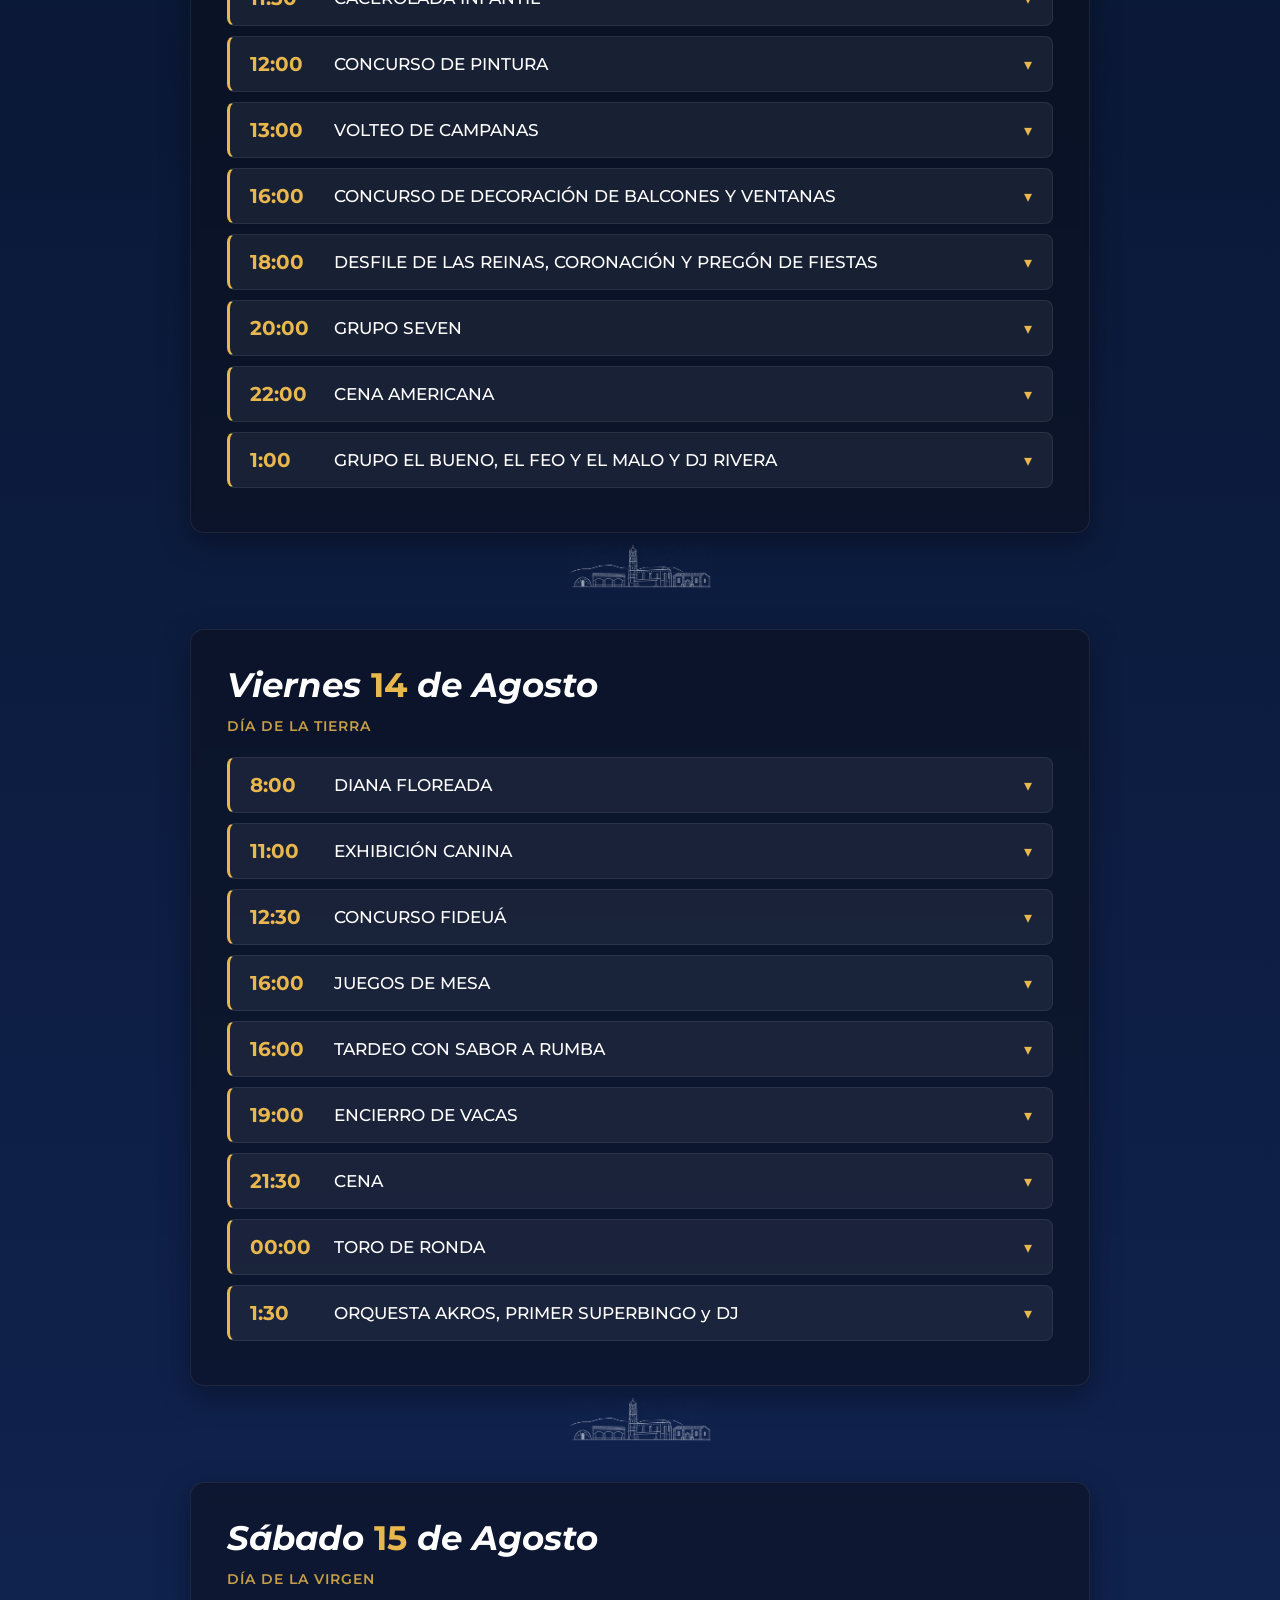
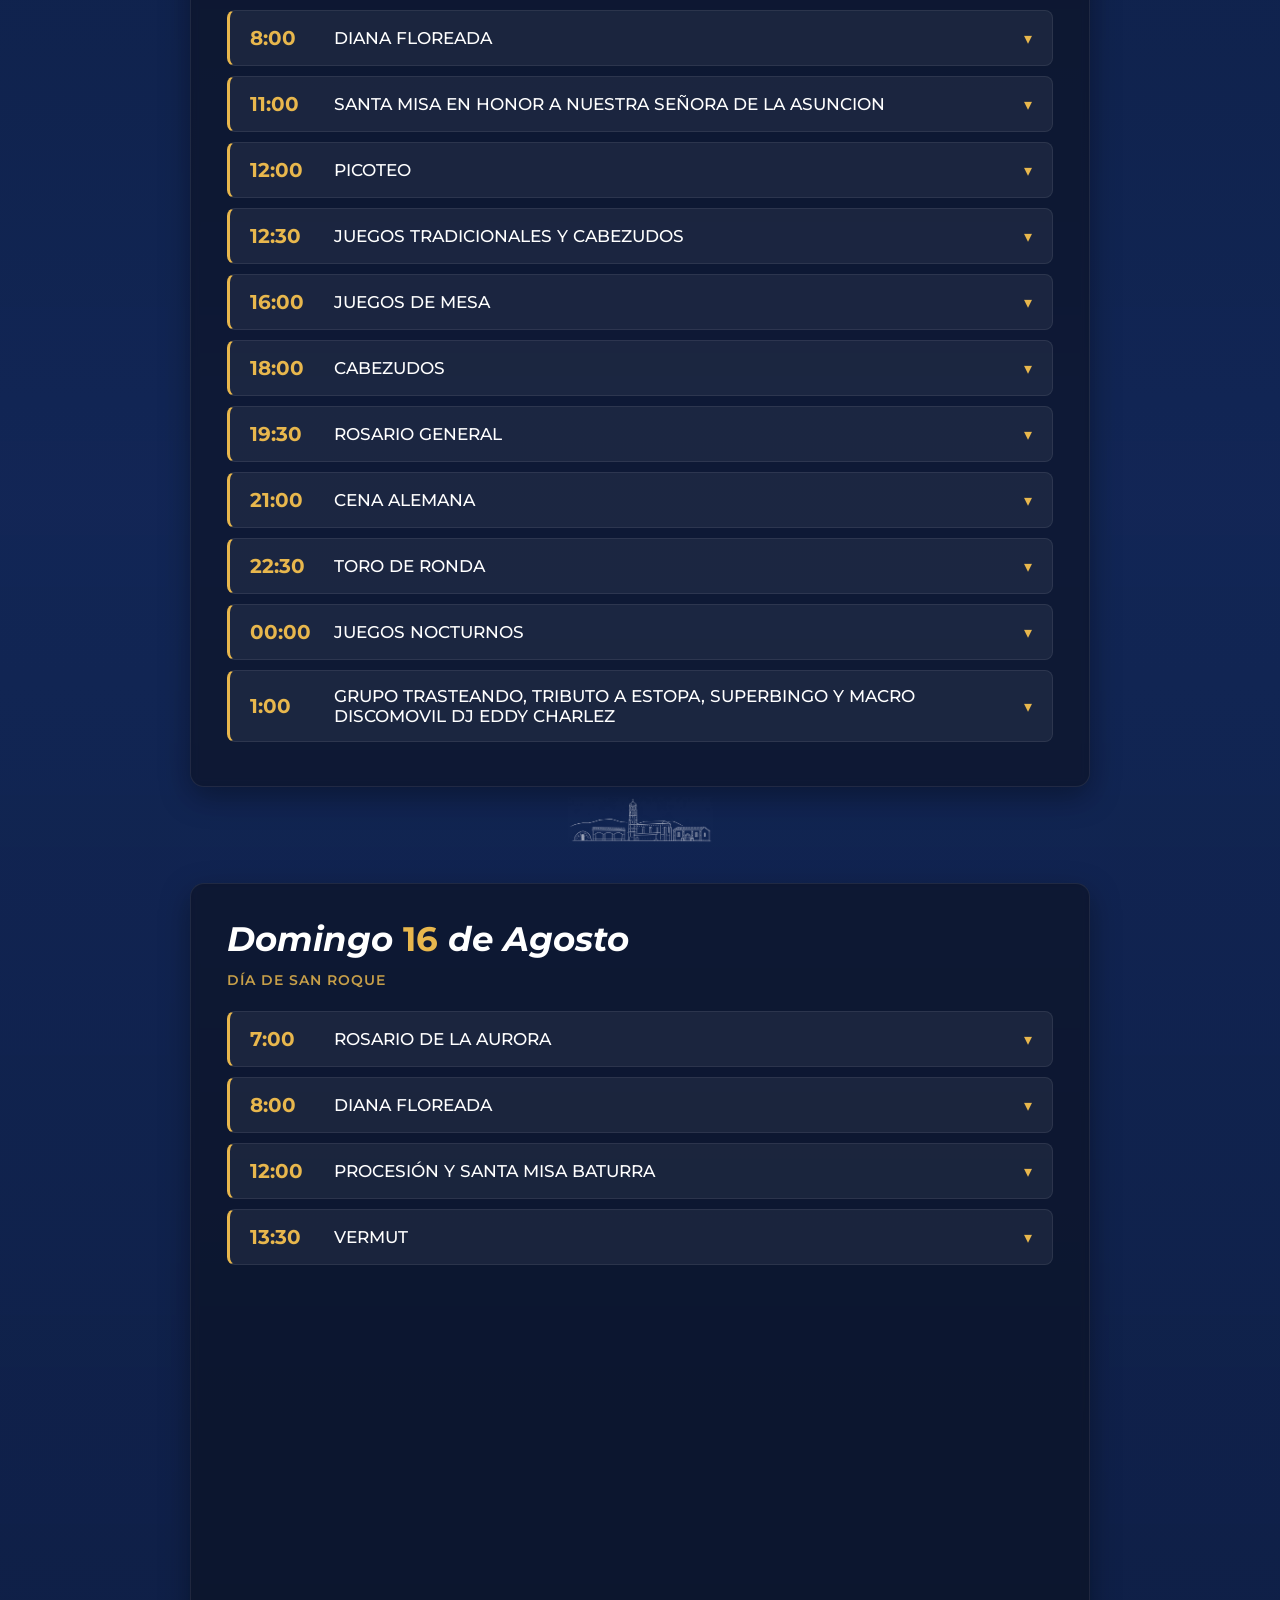
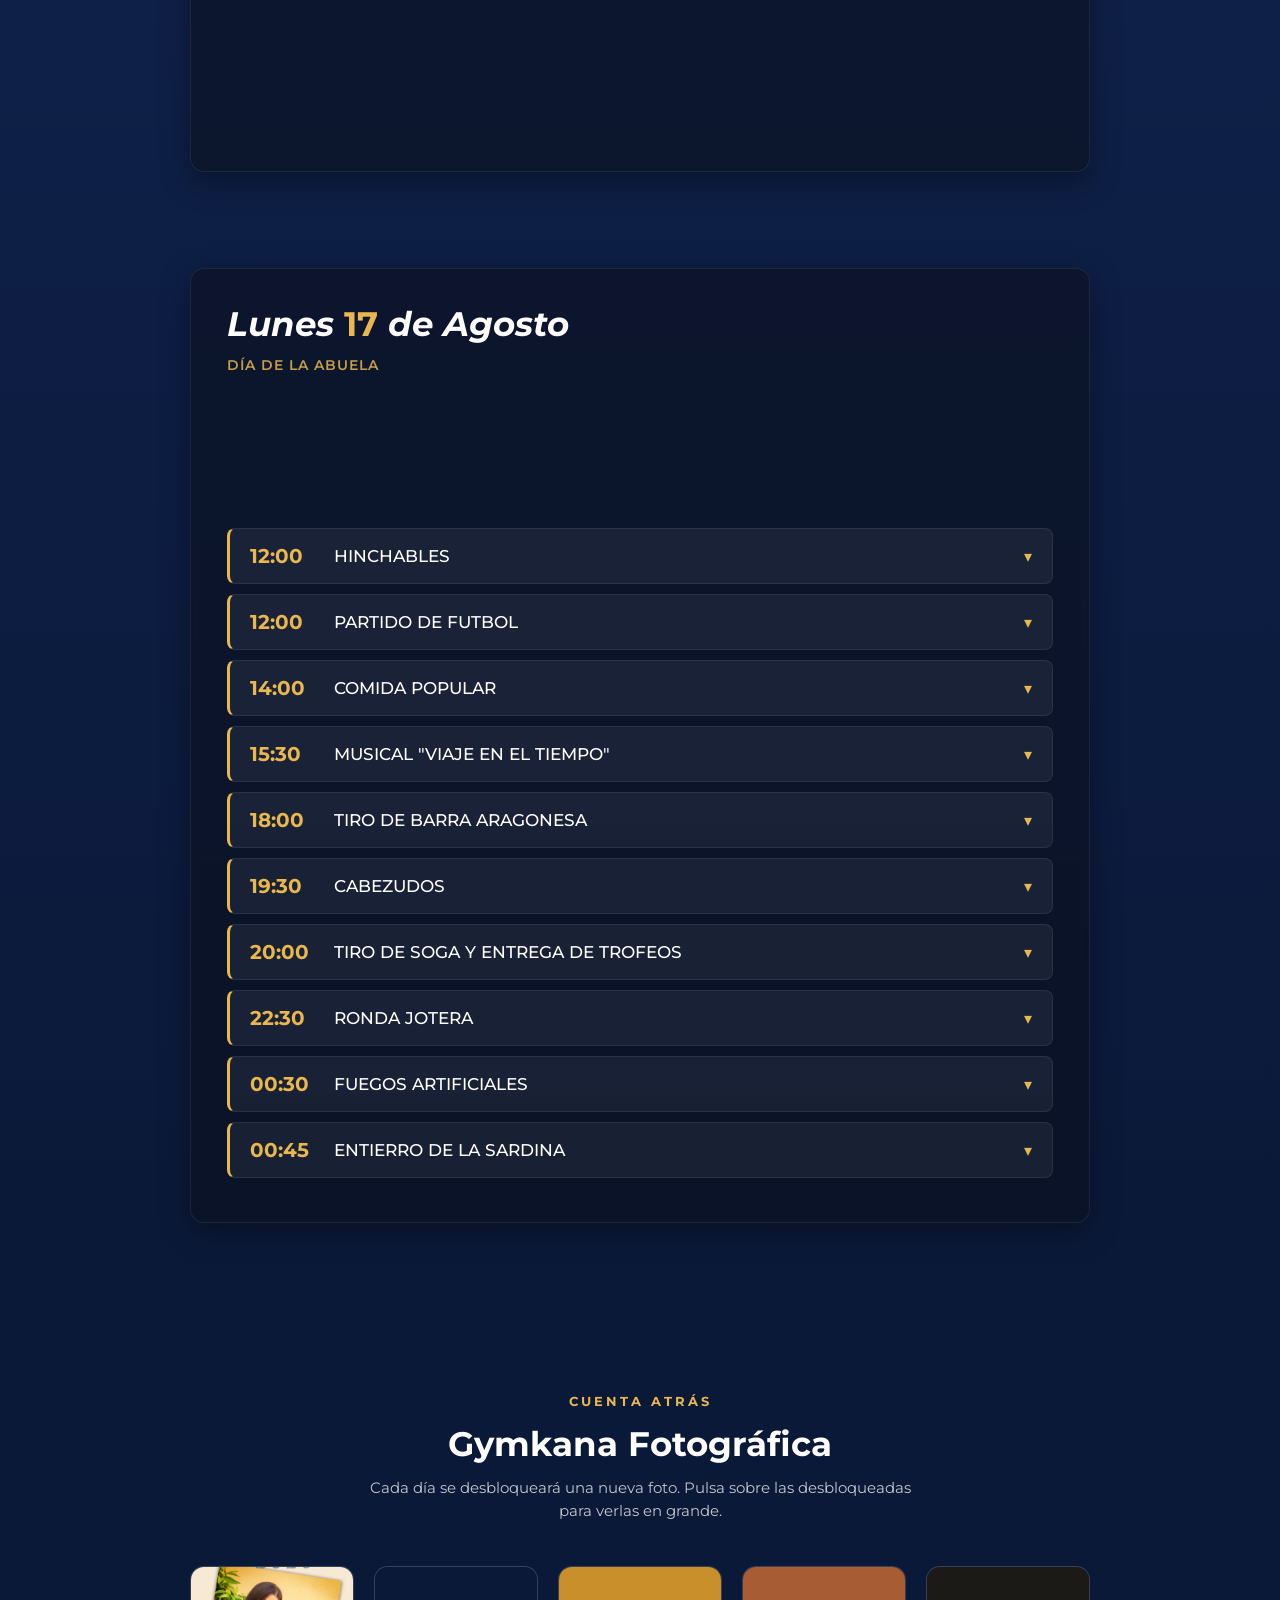
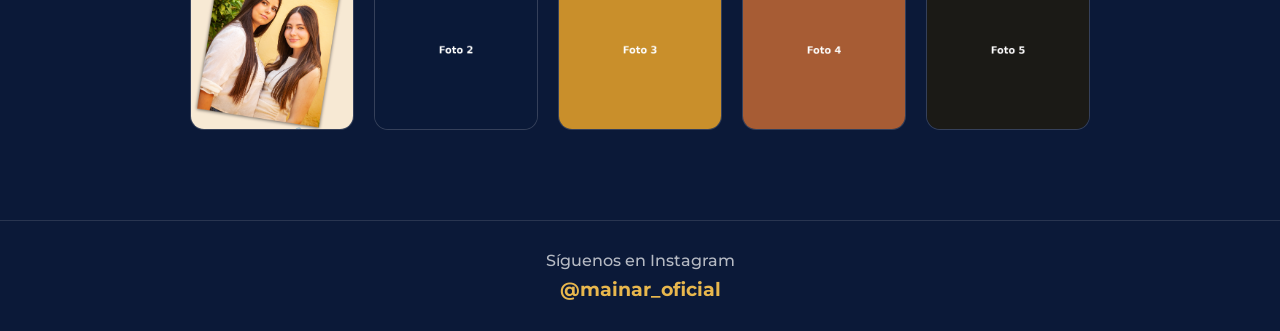
==== commit 3d46e79f: "Add files via upload" ====
--- a/index.html
+++ b/index.html
@@ -19,7 +19,7 @@
       </button>
       <ul>
         <li><a href="#programa">PROGRAMA</a></li>
-        <li><a href="#sorpresa">GYMKANA FOTOGRÁFICA</a></li>
+        <li><a href="#gymkana-fotografica">GYMKANA FOTOGRÁFICA</a></li>
         <li><a href="reinas.html">REINAS</a></li>
         <li><a href="comision.html">COMISIÓN</a></li>
         <li><a href="eclipse.html">ECLIPSE</a></li>
@@ -689,7 +689,7 @@
   </section>
   </section>
 
-  <section id="sorpresa" class="sorpresa-seccion">
+  <section id="gymkana-fotografica" class="sorpresa-seccion">
     <div class="sorpresa-header fade-in">
       <p class="sorpresa-eyebrow">Cuenta atrás</p>
       <h2>Gymkana Fotográfica</h2>
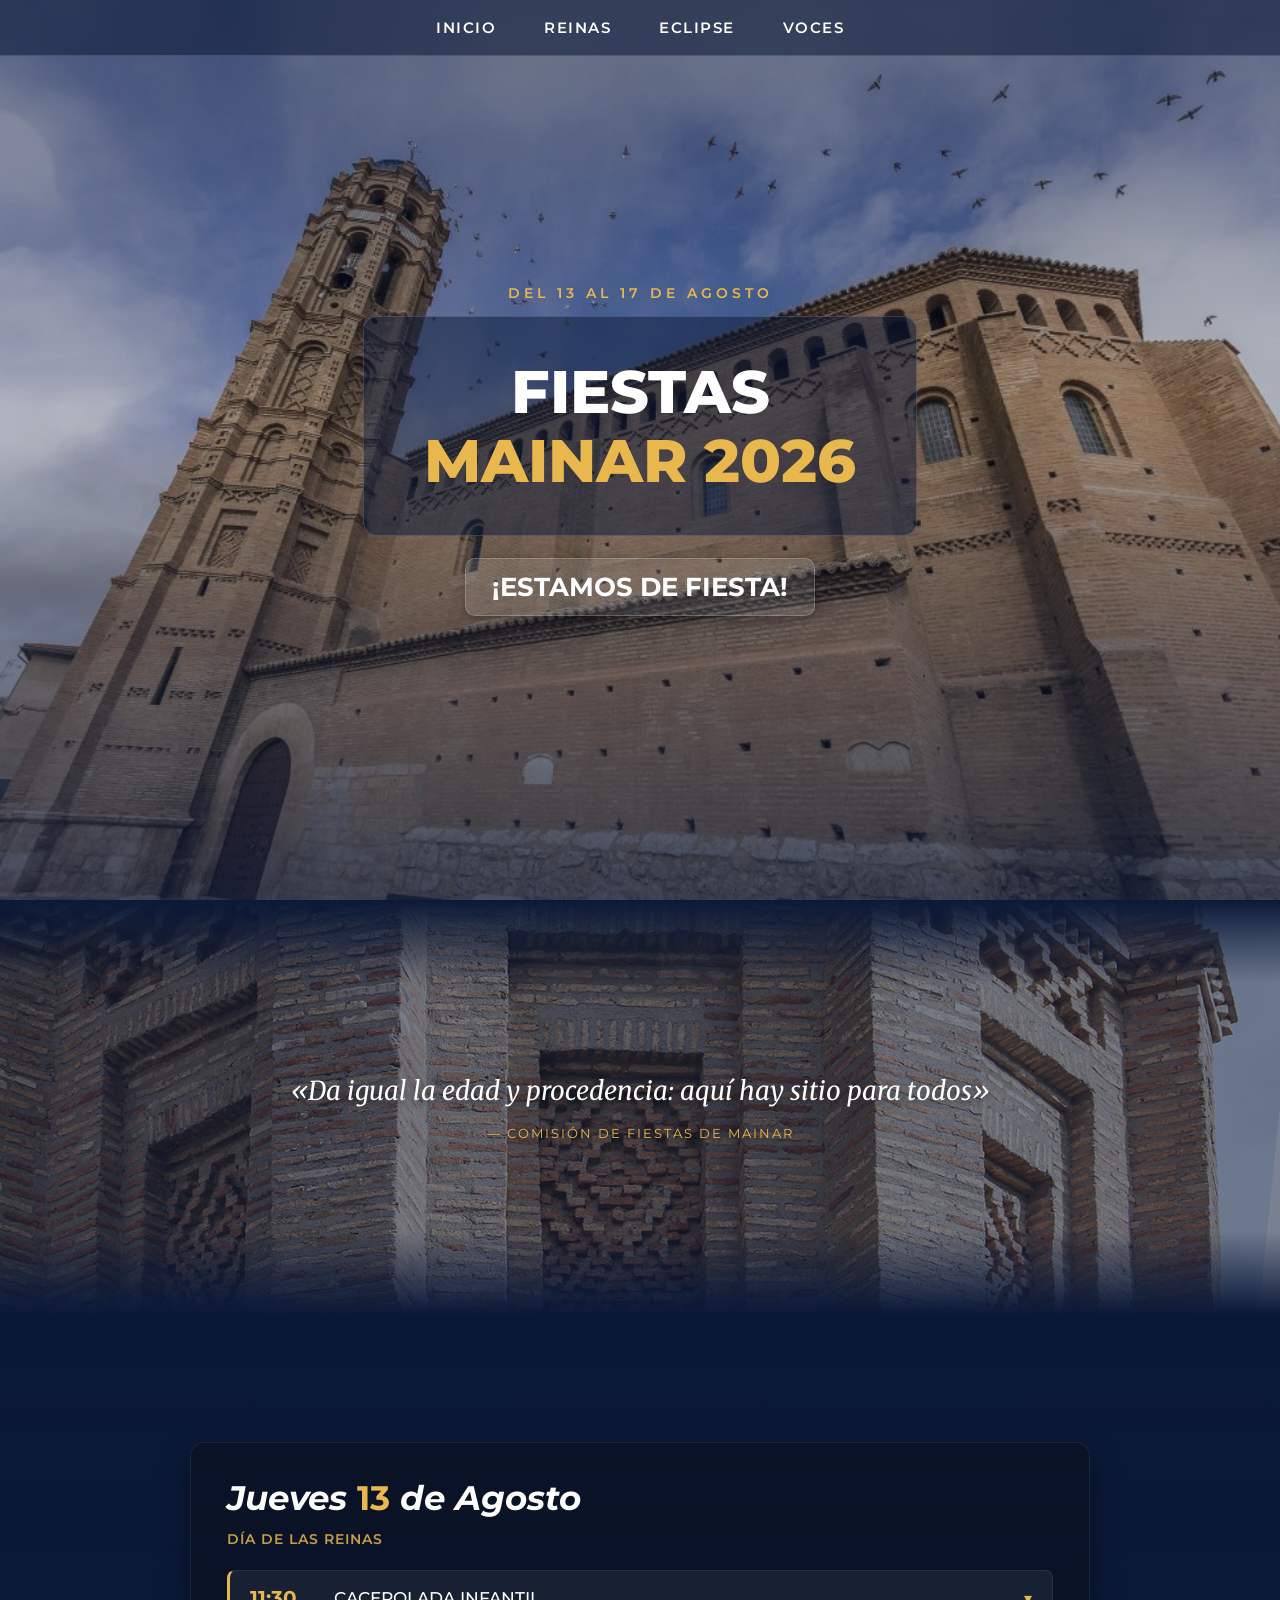
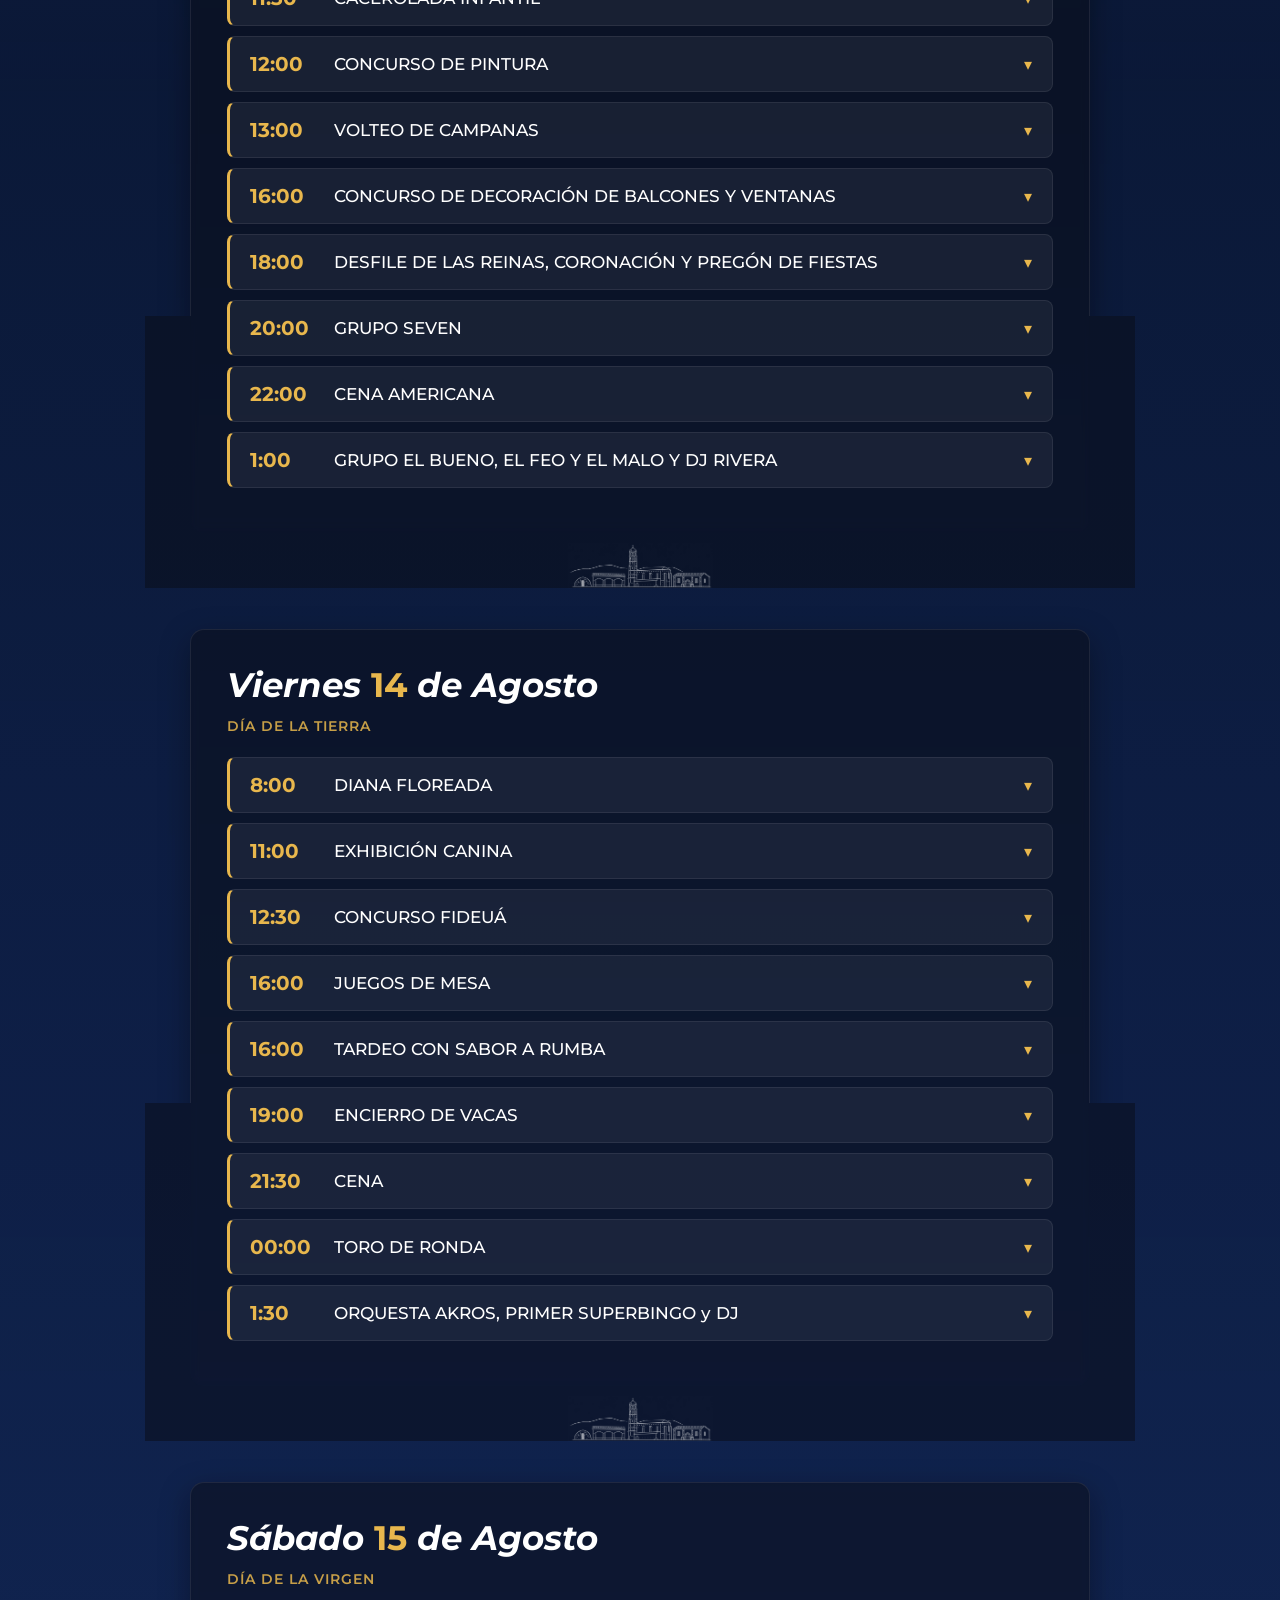
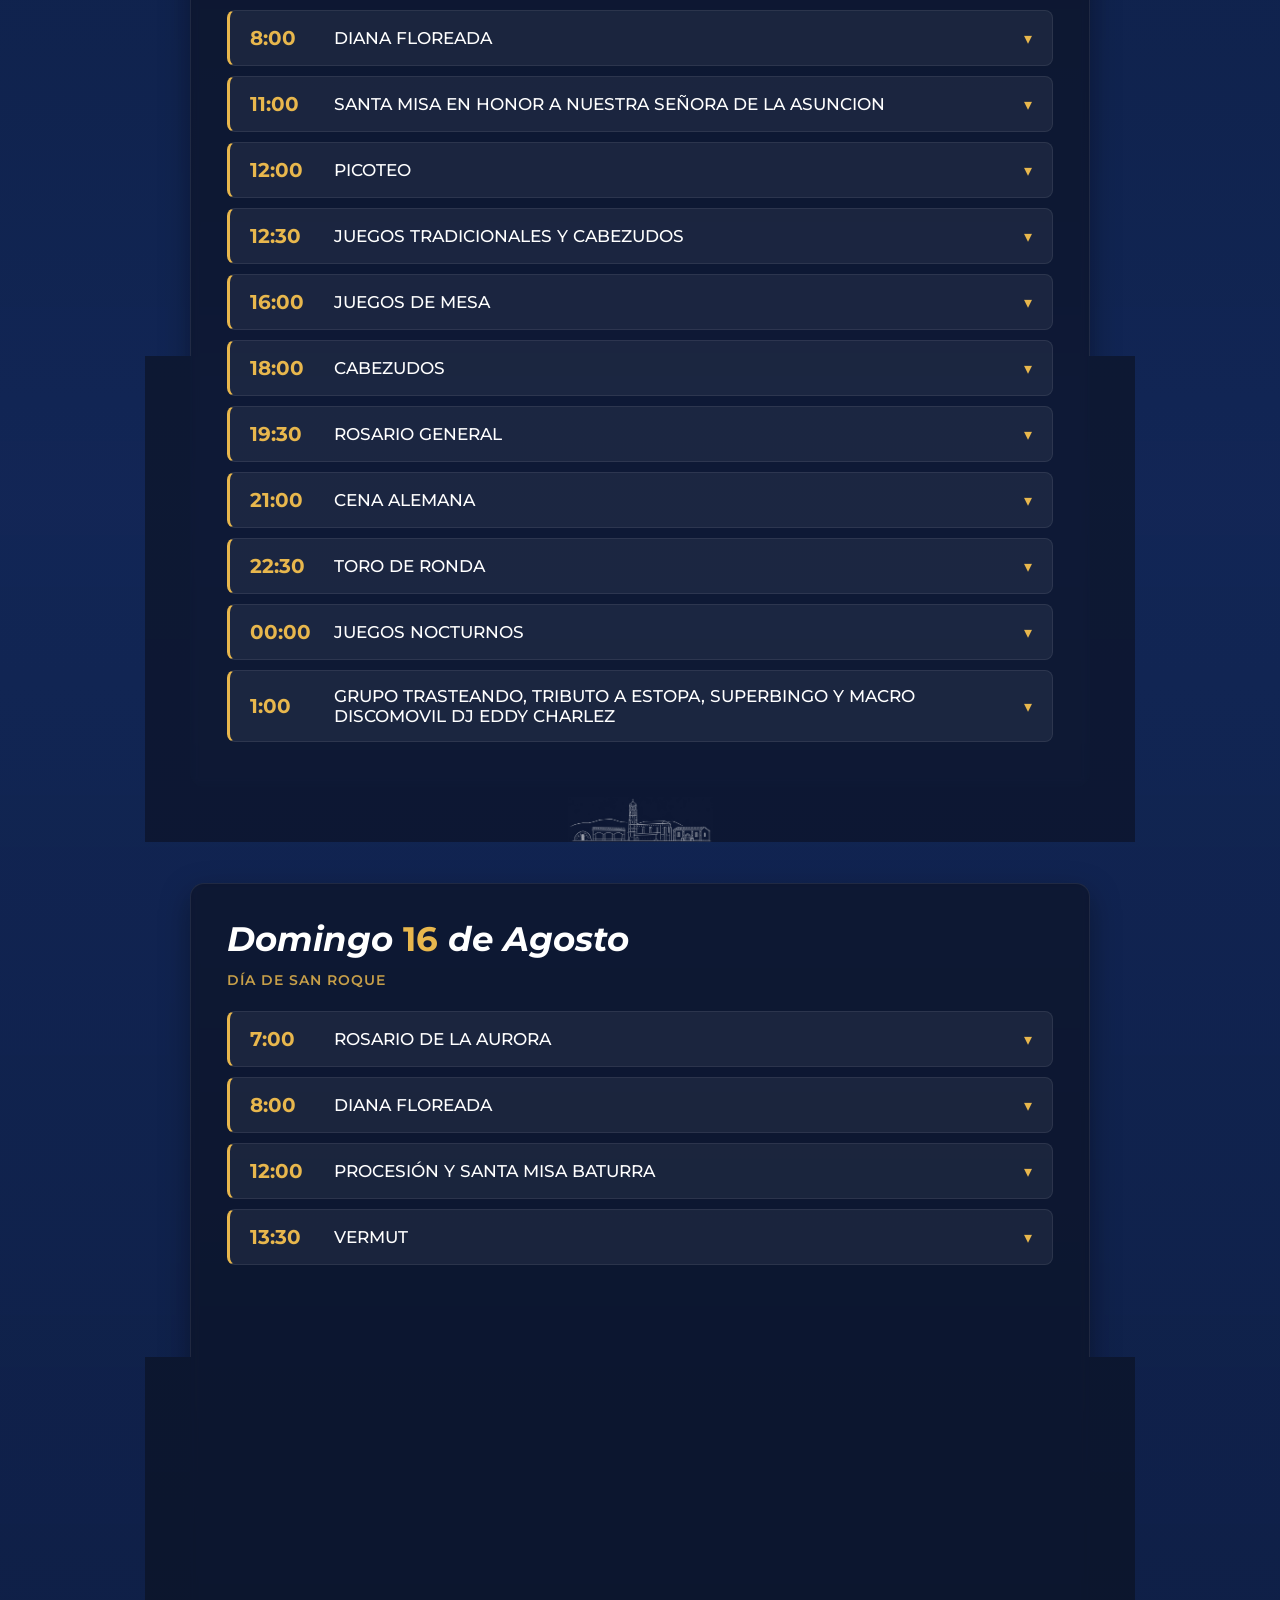
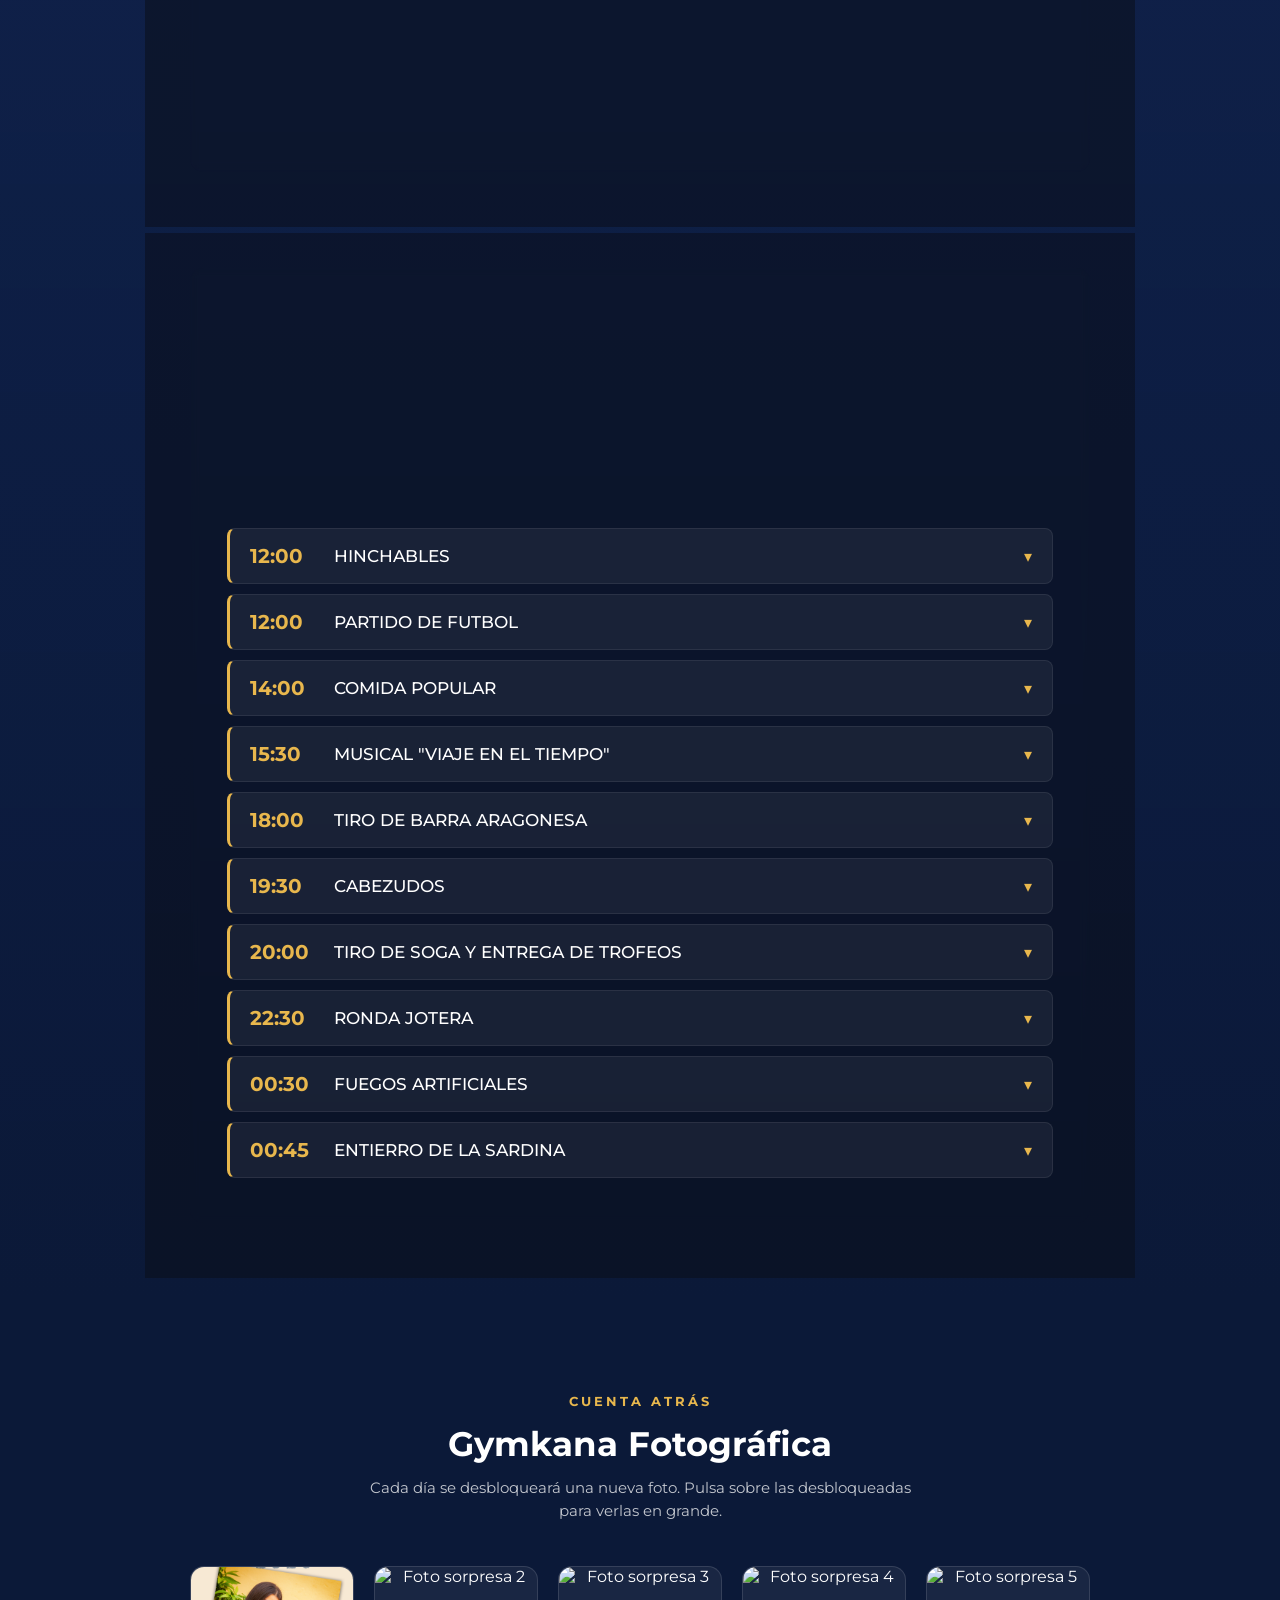
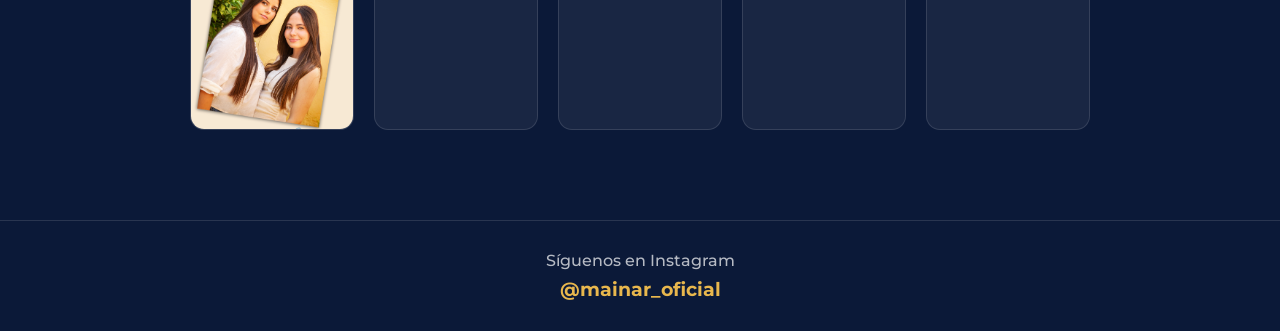
==== commit d180bded: "Add files via upload" ====
--- a/index.html
+++ b/index.html
@@ -18,11 +18,24 @@
         <span></span><span></span><span></span>
       </button>
       <ul>
-        <li><a href="#programa">PROGRAMA</a></li>
-        <li><a href="#gymkana-fotografica">GYMKANA FOTOGRÁFICA</a></li>
+        <li class="nav-item-dropdown">
+          <a href="index.html" class="nav-link-principal">INICIO</a>
+          <button type="button" class="nav-dropdown-toggle" aria-expanded="false" aria-label="Ver subapartados de Inicio"><span class="flecha">+</span></button>
+          <ul class="nav-submenu">
+            <li><a href="#programa">Programa</a></li>
+            <li><a href="#gymkana-fotografica">Gymkana Fotográfica</a></li>
+          </ul>
+        </li>
         <li><a href="reinas.html">REINAS</a></li>
-        <li><a href="comision.html">COMISIÓN</a></li>
         <li><a href="eclipse.html">ECLIPSE</a></li>
+        <li class="nav-item-dropdown">
+          <a href="voces.html" class="nav-link-principal">VOCES</a>
+          <button type="button" class="nav-dropdown-toggle" aria-expanded="false" aria-label="Ver subapartados de Voces"><span class="flecha">+</span></button>
+          <ul class="nav-submenu">
+            <li><a href="voces.html">Saludos</a></li>
+            <li><a href="pregonero.html">Pregonero</a></li>
+          </ul>
+        </li>
       </ul>
     </nav>
 
--- a/css/style.css
+++ b/css/style.css
@@ -62,7 +62,7 @@
   background-color: rgba(11, 25, 56, 0.85);
 }
 
-nav.nav-princ ul {
+nav.nav-princ > ul {
   list-style: none;
   margin: 0;
   padding: 0;
@@ -134,6 +134,77 @@
 nav.nav-princ.abierto .nav-toggle span:nth-child(1) { transform: translateY(7px) rotate(45deg); }
 nav.nav-princ.abierto .nav-toggle span:nth-child(2) { opacity: 0; }
 nav.nav-princ.abierto .nav-toggle span:nth-child(3) { transform: translateY(-7px) rotate(-45deg); }
+
+/* ===== Desplegables del menú (PROGRAMA / SALUDOS) ===== */
+
+nav.nav-princ li.nav-item-dropdown {
+  position: relative;
+}
+
+.nav-dropdown-toggle {
+  display: none;
+  align-items: center;
+  justify-content: center;
+  background: none;
+  border: none;
+  color: #fff;
+  padding: 0;
+  cursor: pointer;
+}
+
+.nav-dropdown-toggle .flecha {
+  font-size: 20px;
+  line-height: 1;
+  font-weight: 400;
+  transition: transform .3s ease;
+}
+
+.nav-submenu {
+  list-style: none;
+  margin: 0;
+  padding: 0;
+}
+
+@media (hover: hover) and (pointer: fine) {
+  .nav-submenu {
+    position: absolute;
+    top: 100%;
+    left: 50%;
+    margin-top: 16px;
+    min-width: 220px;
+    background: rgba(9, 20, 46, 0.97);
+    border-radius: 10px;
+    padding: 8px 0;
+    box-shadow: 0 16px 34px rgba(0,0,0,.45);
+    opacity: 0;
+    pointer-events: none;
+    transform: translate(-50%, 8px);
+    transition: opacity .25s ease, transform .25s ease;
+  }
+
+  .nav-item-dropdown:hover .nav-submenu,
+  .nav-item-dropdown:focus-within .nav-submenu {
+    opacity: 1;
+    pointer-events: auto;
+    transform: translate(-50%, 0);
+  }
+
+  nav.nav-princ .nav-submenu li {
+    display: block;
+    margin: 0;
+  }
+
+  nav.nav-princ .nav-submenu a {
+    display: block;
+    padding: 10px 22px;
+    font-size: 13px;
+    white-space: nowrap;
+  }
+
+  .nav-submenu a::after {
+    display: none;
+  }
+}
 
 .pantalla-inicio {
   height: 100vh;
@@ -715,7 +786,7 @@
     padding-top: max(14px, env(safe-area-inset-top));
   }
 
-  nav.nav-princ ul {
+  nav.nav-princ > ul {
     display: flex;
     flex-direction: column;
     position: fixed;
@@ -738,7 +809,7 @@
     overflow-y: auto;
   }
 
-  nav.nav-princ.abierto ul {
+  nav.nav-princ.abierto > ul {
     transform: translateX(0);
   }
 
@@ -763,6 +834,53 @@
 
   nav.nav-princ a::after {
     display: none;
+  }
+
+  .nav-dropdown-toggle::after {
+    display: none;
+  }
+
+  nav.nav-princ li.nav-item-dropdown {
+    display: flex;
+    flex-wrap: wrap;
+    align-items: center;
+    justify-content: space-between;
+  }
+
+  .nav-link-principal {
+    flex: 1 1 auto;
+  }
+
+  .nav-dropdown-toggle {
+    display: flex;
+    flex: 0 0 auto;
+    width: 44px;
+    height: 44px;
+  }
+
+  .nav-item-dropdown.submenu-abierto .nav-dropdown-toggle .flecha {
+    transform: rotate(45deg);
+  }
+
+  .nav-submenu {
+    flex-basis: 100%;
+    max-height: 0;
+    overflow: hidden;
+    transition: max-height .35s ease;
+  }
+
+  .nav-item-dropdown.submenu-abierto .nav-submenu {
+    max-height: 220px;
+  }
+
+  nav.nav-princ .nav-submenu li {
+    border-bottom: none;
+  }
+
+  nav.nav-princ .nav-submenu a {
+    padding: 10px 4px 10px 18px;
+    font-size: 14px;
+    opacity: .85;
   }
 
   .nav-toggle {
@@ -949,7 +1067,7 @@
 }
 
 @media (max-width: 780px) and (min-width: 381px) {
-  nav.nav-princ ul {
+  nav.nav-princ > ul {
     width: min(78vw, 320px);
   }
 }
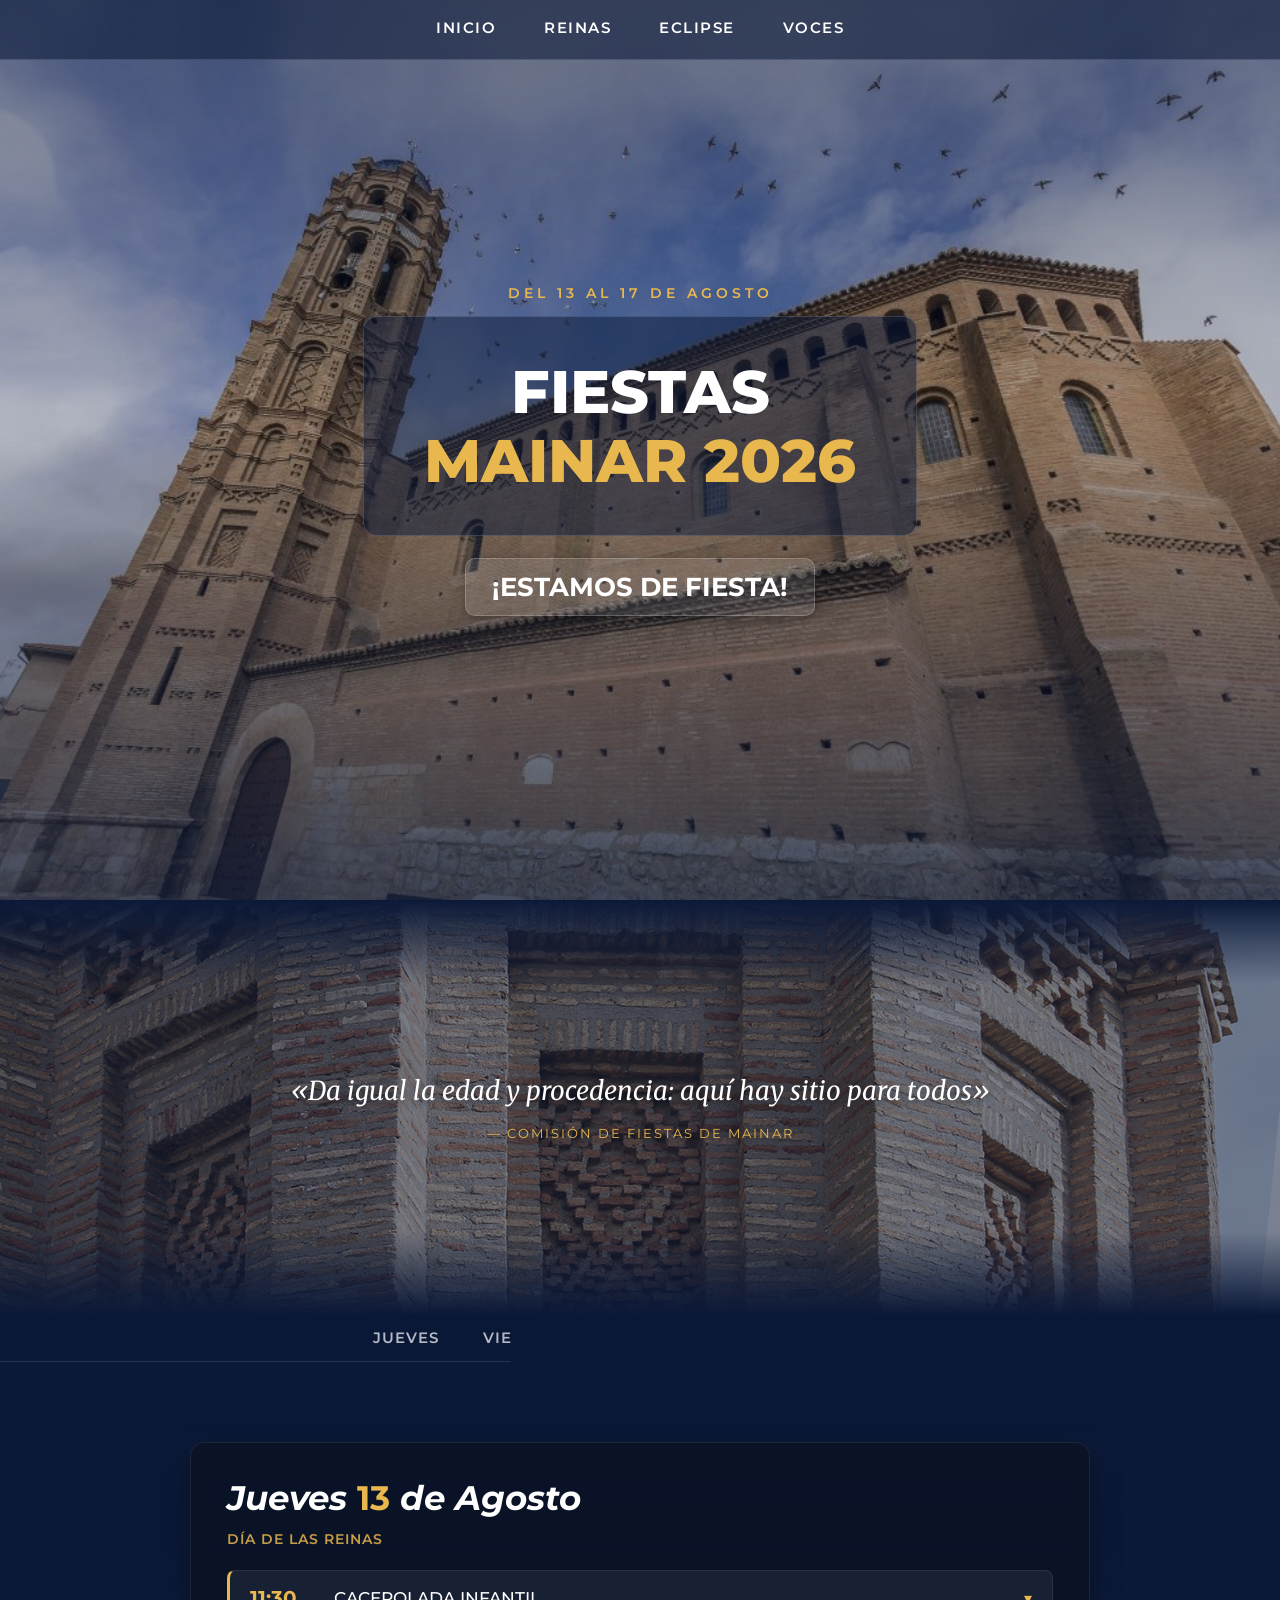
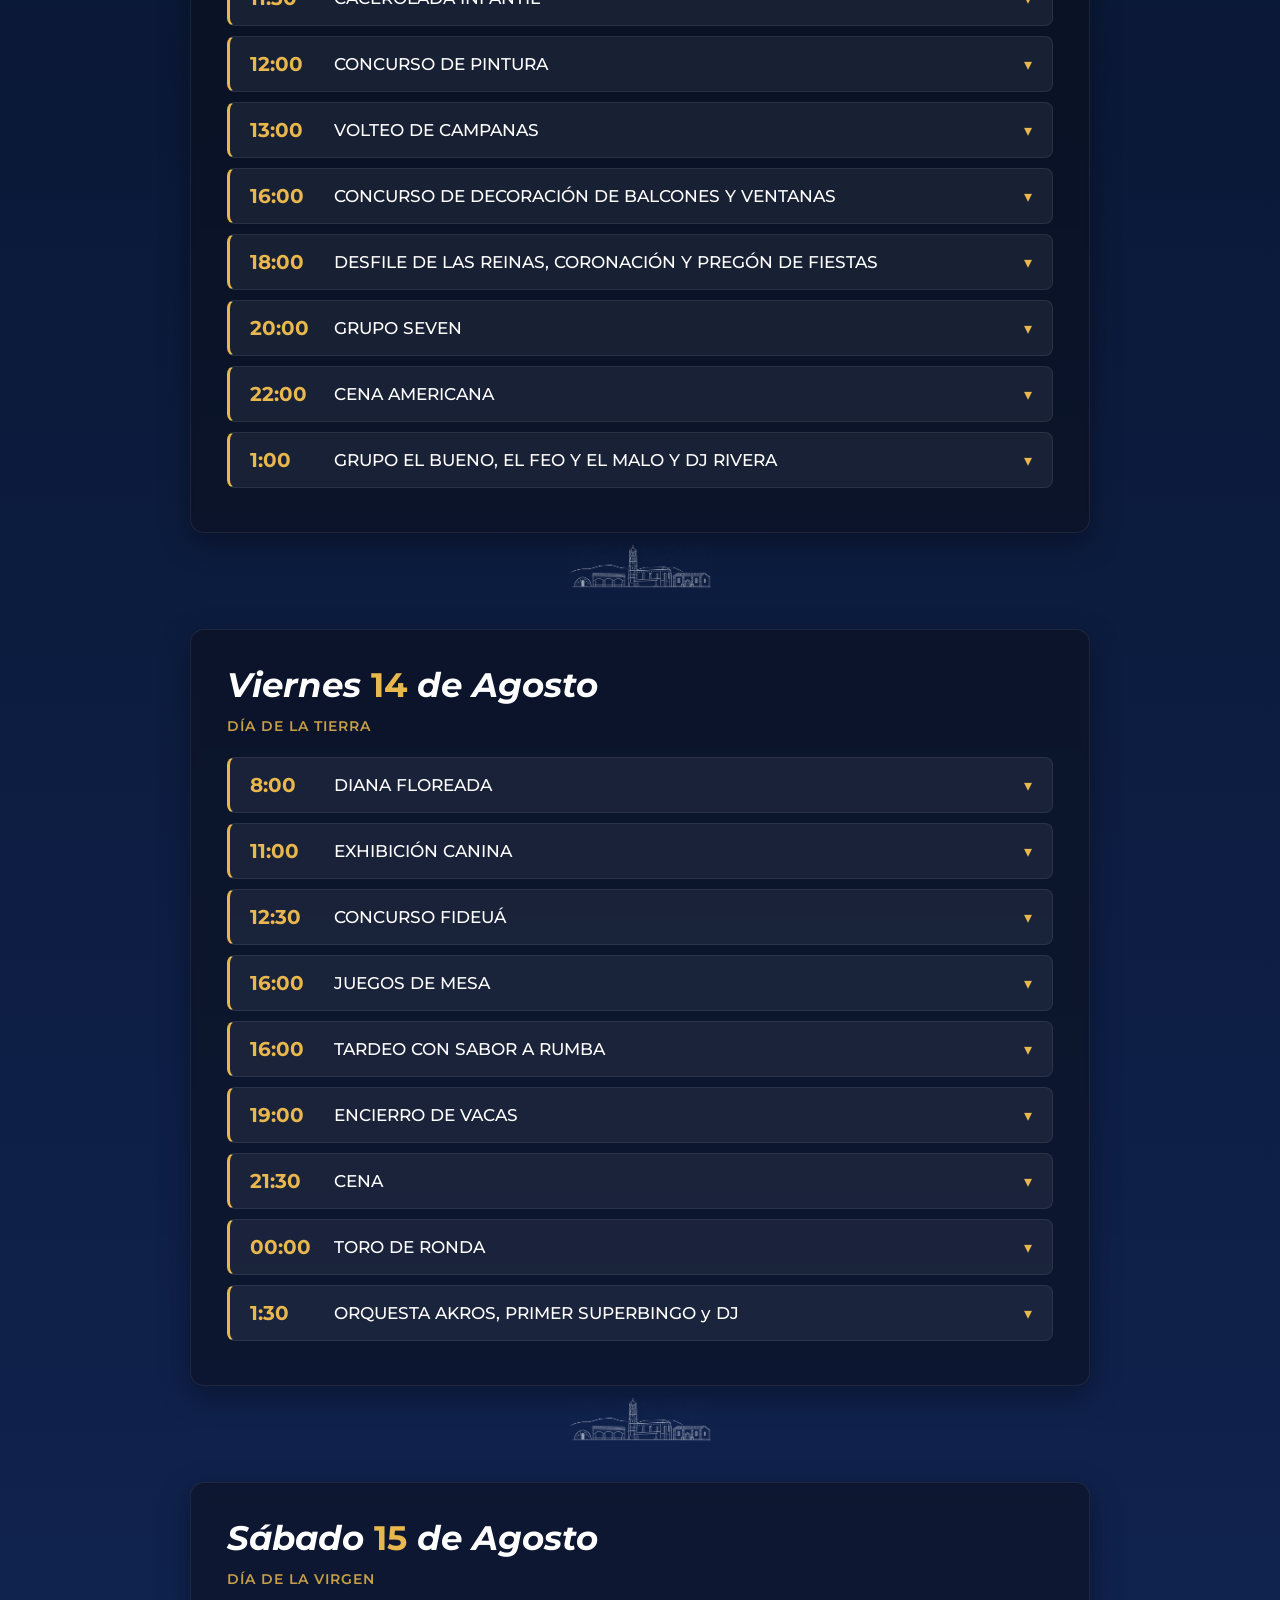
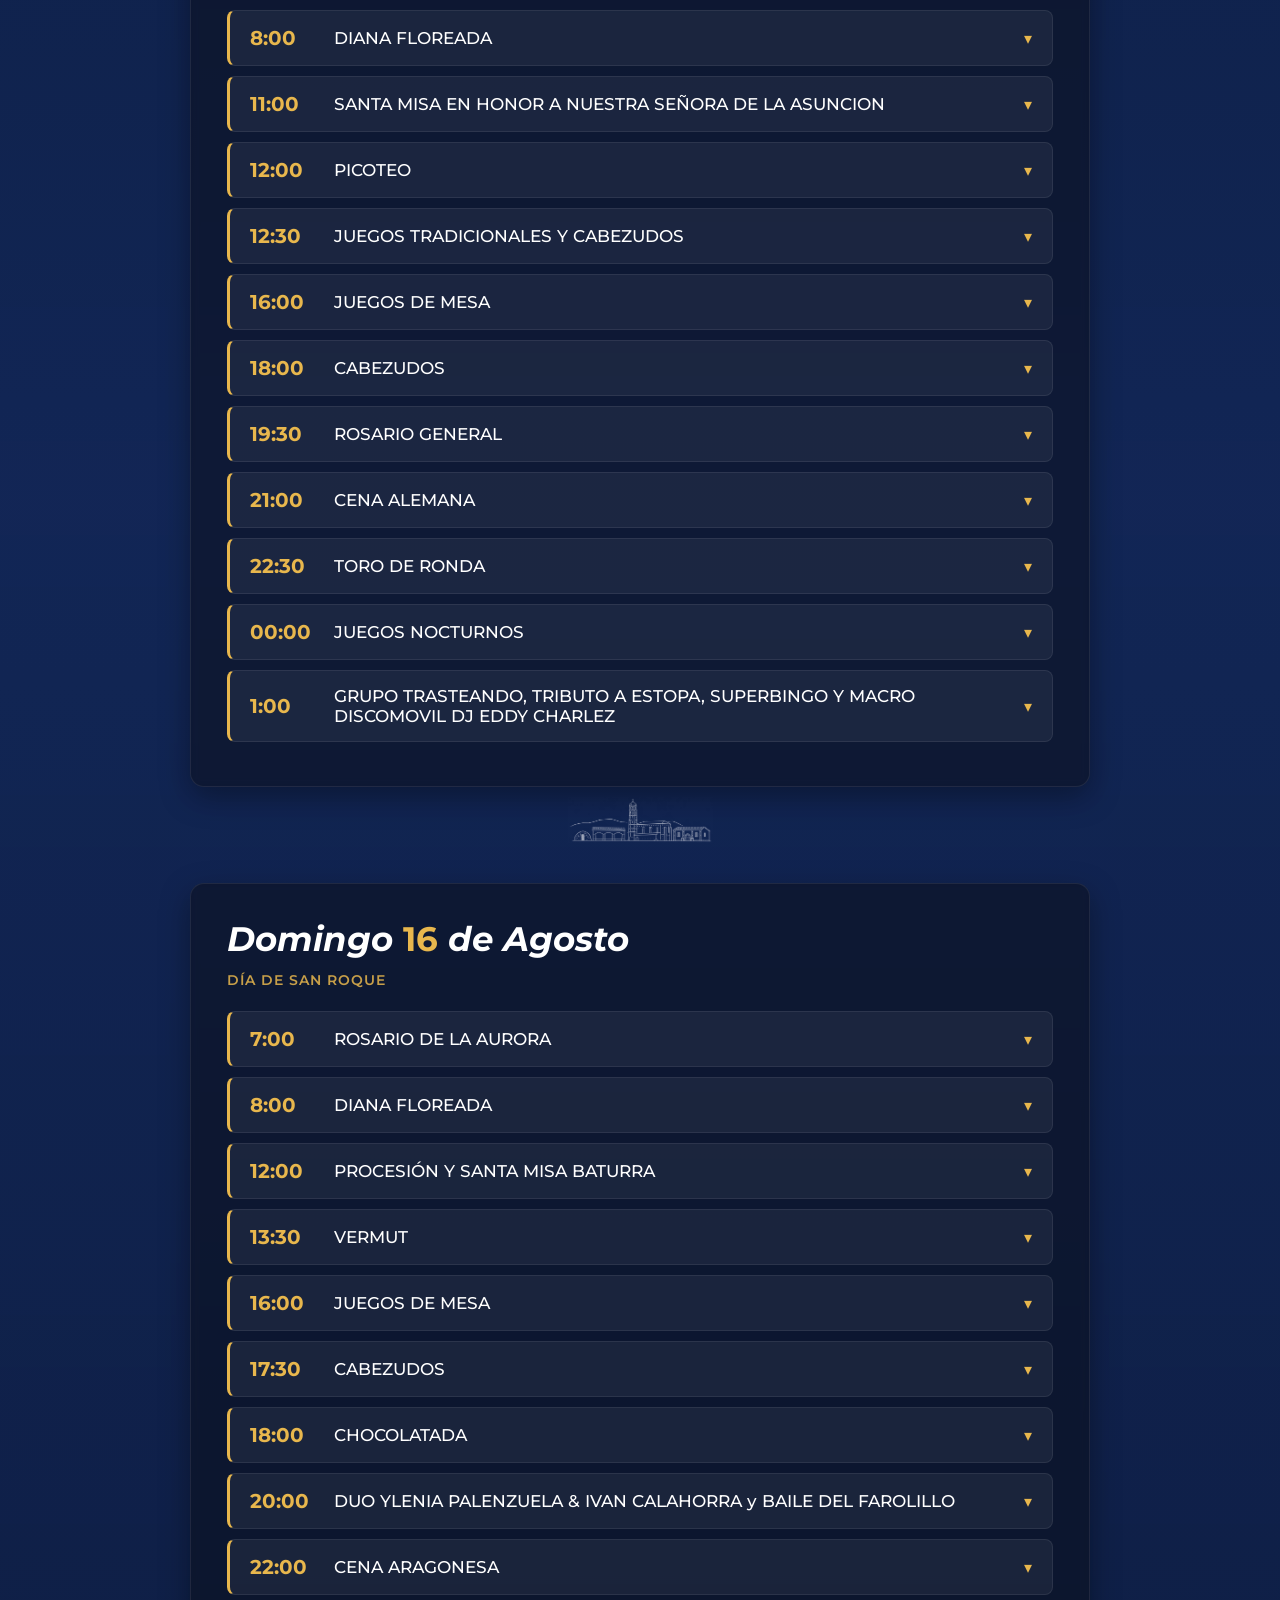
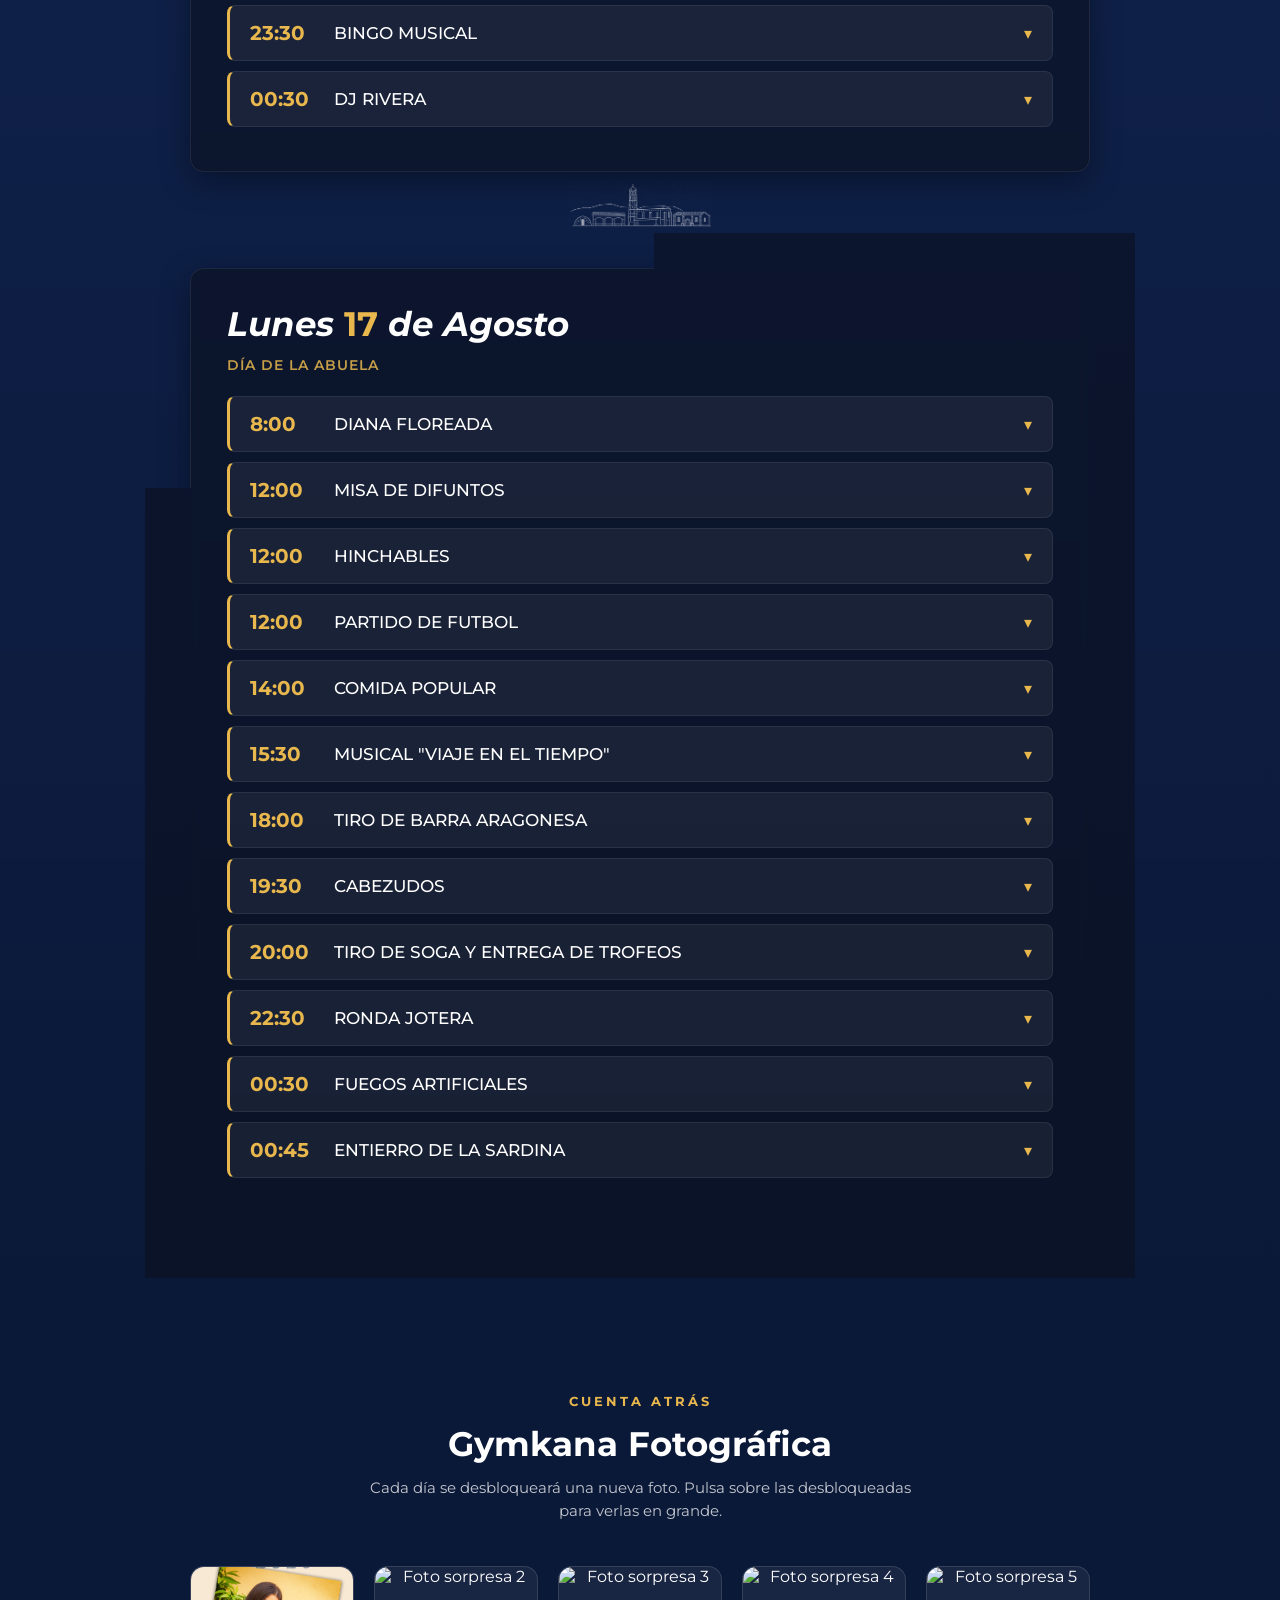
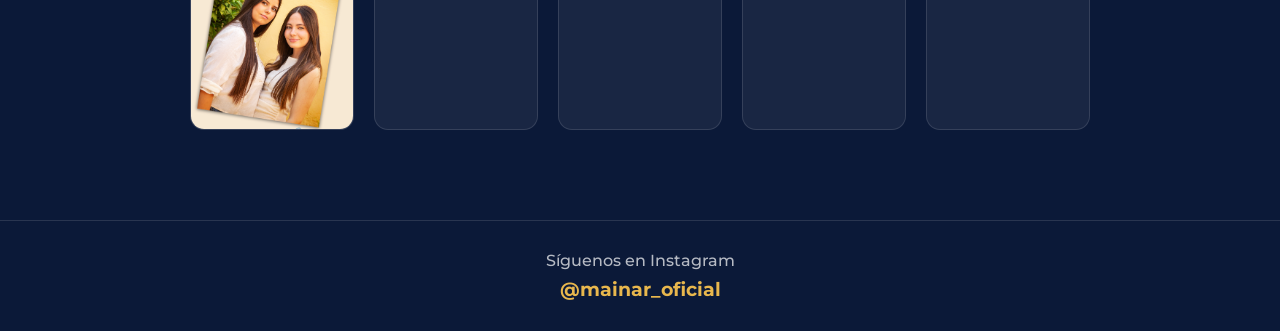
==== commit 6a56038a: "Add files via upload" ====
--- a/index.html
+++ b/index.html
@@ -29,7 +29,7 @@
         <li><a href="reinas.html">REINAS</a></li>
         <li><a href="eclipse.html">ECLIPSE</a></li>
         <li class="nav-item-dropdown">
-          <a href="voces.html" class="nav-link-principal">VOCES</a>
+          <button type="button" class="nav-link-principal nav-link-solo-despliega">VOCES</button>
           <button type="button" class="nav-dropdown-toggle" aria-expanded="false" aria-label="Ver subapartados de Voces"><span class="flecha">+</span></button>
           <ul class="nav-submenu">
             <li><a href="voces.html">Saludos</a></li>
--- a/css/style.css
+++ b/css/style.css
@@ -74,7 +74,9 @@
   position: relative;
 }
 
-nav.nav-princ a {
+nav.nav-princ a,
+
+nav.nav-princ .nav-link-principal {
   color: #fff;
   text-decoration: none;
   font-size: 15px;
@@ -82,9 +84,12 @@
   letter-spacing: 1.5px;
   padding-bottom: 4px;
   position: relative;
-}
-
-nav.nav-princ a::after {
+  display: inline-block;
+  vertical-align: top;
+}
+
+nav.nav-princ a::after,
+nav.nav-princ .nav-link-principal::after {
   content: "";
   position: absolute;
   left: 0;
@@ -96,11 +101,13 @@
 }
 
 nav.nav-princ a:hover::after,
-nav.nav-princ a.activo::after {
+nav.nav-princ a.activo::after,
+nav.nav-princ .nav-link-principal:hover::after {
   width: 100%;
 }
 
-nav.nav-princ a:hover {
+nav.nav-princ a:hover,
+nav.nav-princ .nav-link-principal:hover {
   color: var(--gold);
 }
 
@@ -139,6 +146,28 @@
 
 nav.nav-princ li.nav-item-dropdown {
   position: relative;
+  padding-top: 18px;
+  padding-bottom: 18px;
+  margin-top: -18px;
+  margin-bottom: -18px;
+}
+
+.nav-link-principal {
+  background: none;
+  border: none;
+  margin: 0;
+  padding: 0;
+  cursor: pointer;
+  text-align: left;
+  font: inherit;
+  line-height: inherit;
+  display: inline-block;
+  vertical-align: top;
+}
+
+.nav-link-principal::-moz-focus-inner {
+  border: 0;
+  padding: 0;
 }
 
 .nav-dropdown-toggle {
@@ -170,16 +199,19 @@
     position: absolute;
     top: 100%;
     left: 50%;
-    margin-top: 16px;
+    margin-top: 0;
     min-width: 220px;
-    background: rgba(9, 20, 46, 0.97);
+    background: rgba(11, 25, 56, 0.55);
+    backdrop-filter: blur(10px);
+    -webkit-backdrop-filter: blur(10px);
+    border: 1px solid rgba(255, 255, 255, 0.15);
     border-radius: 10px;
     padding: 8px 0;
-    box-shadow: 0 16px 34px rgba(0,0,0,.45);
+    box-shadow: 0 16px 34px rgba(0,0,0,.35);
     opacity: 0;
     pointer-events: none;
     transform: translate(-50%, 8px);
-    transition: opacity .25s ease, transform .25s ease;
+    transition: opacity .25s ease .5s, transform .25s ease .5s, pointer-events 0s linear .5s;
   }
 
   .nav-item-dropdown:hover .nav-submenu,
@@ -187,6 +219,7 @@
     opacity: 1;
     pointer-events: auto;
     transform: translate(-50%, 0);
+    transition: opacity .15s ease, transform .15s ease, pointer-events 0s linear;
   }
 
   nav.nav-princ .nav-submenu li {
@@ -825,7 +858,9 @@
     border-bottom: none;
   }
 
-  nav.nav-princ a {
+  nav.nav-princ a,
+
+  nav.nav-princ .nav-link-principal {
     display: block;
     padding: 16px 4px;
     font-size: 16px;
